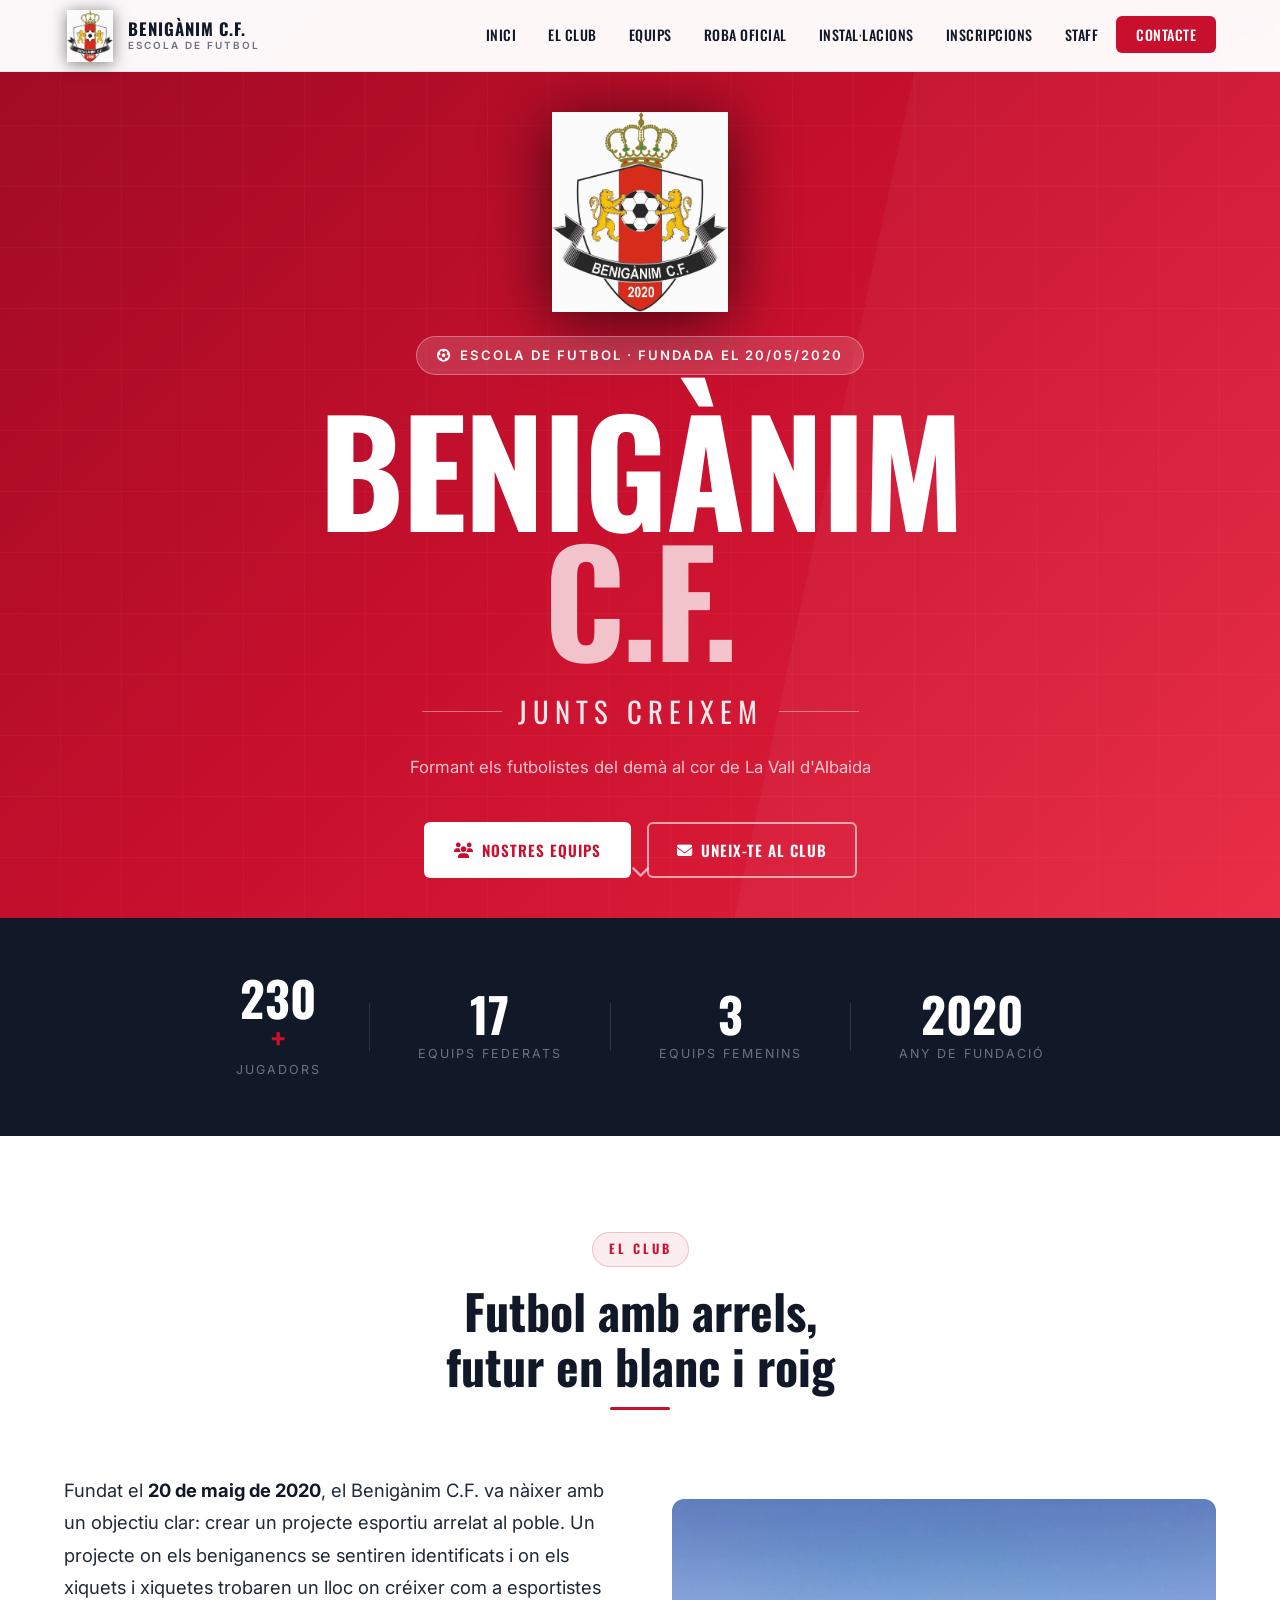
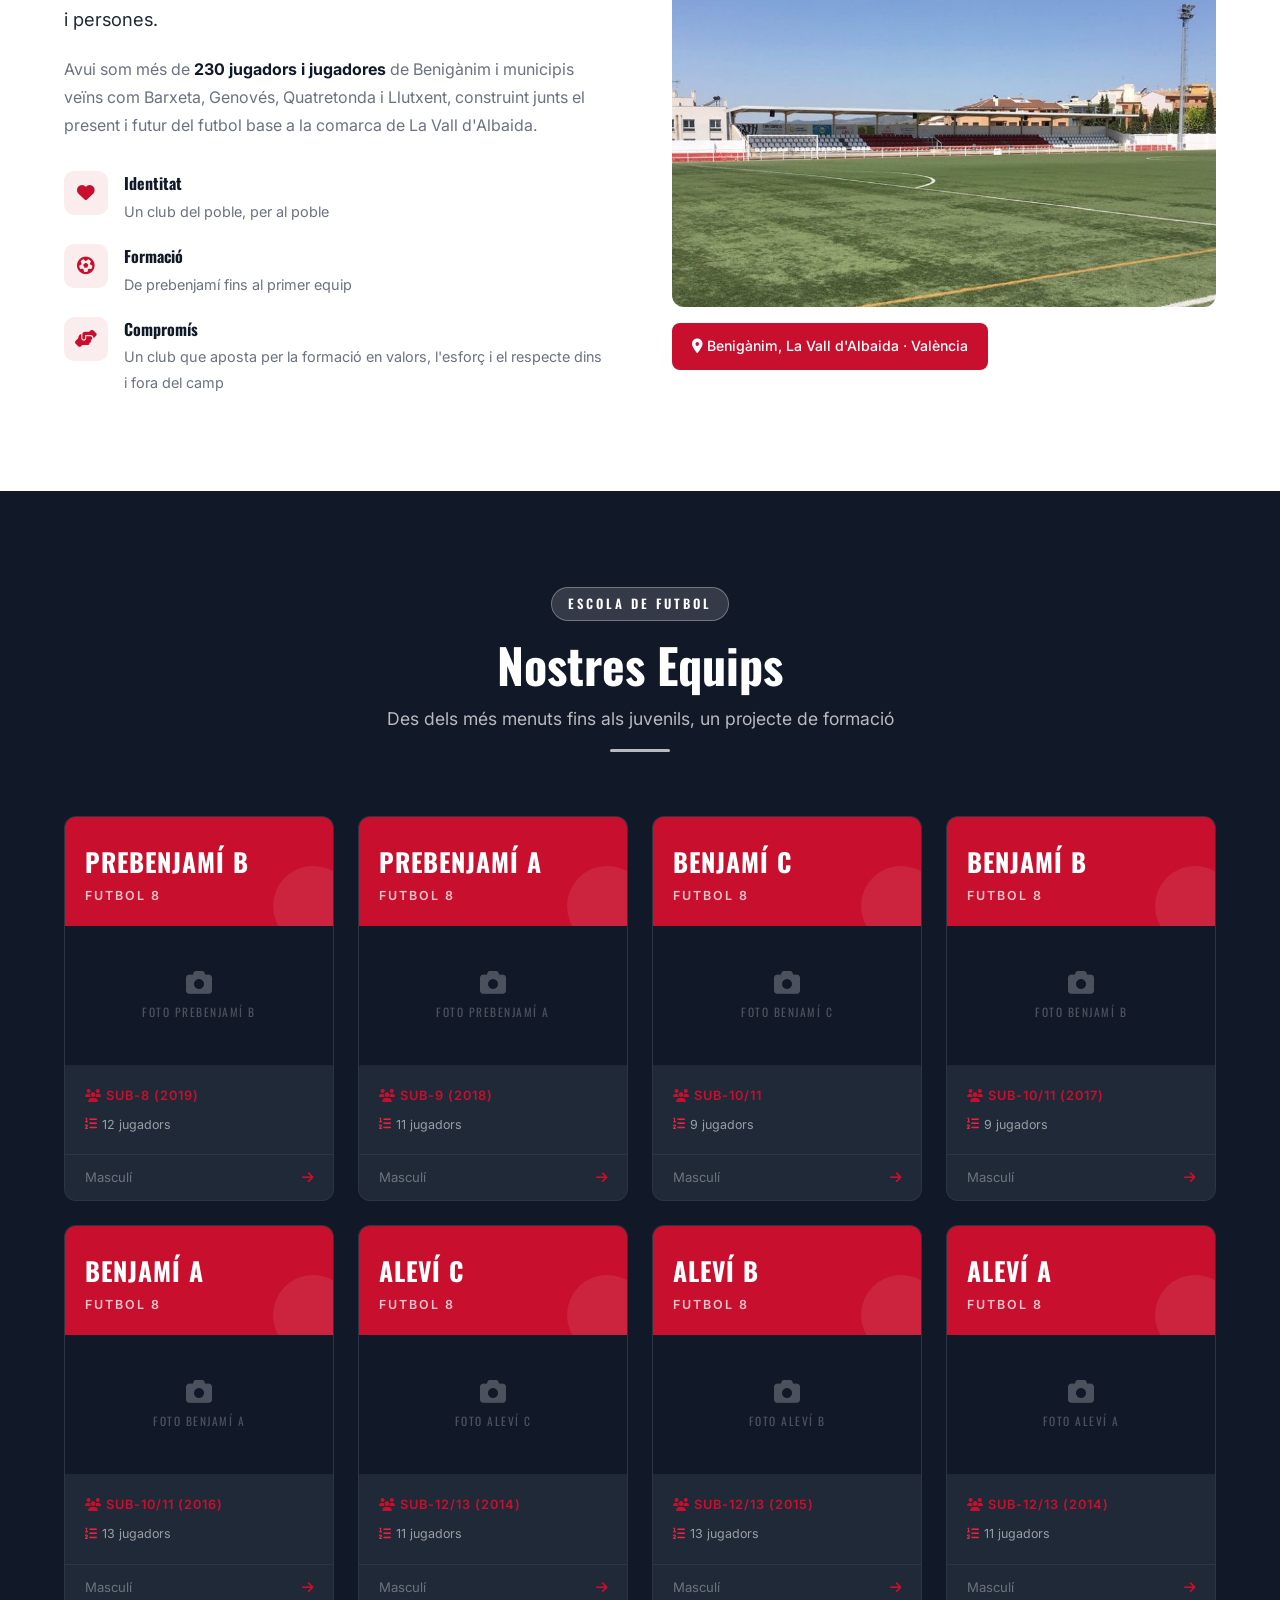
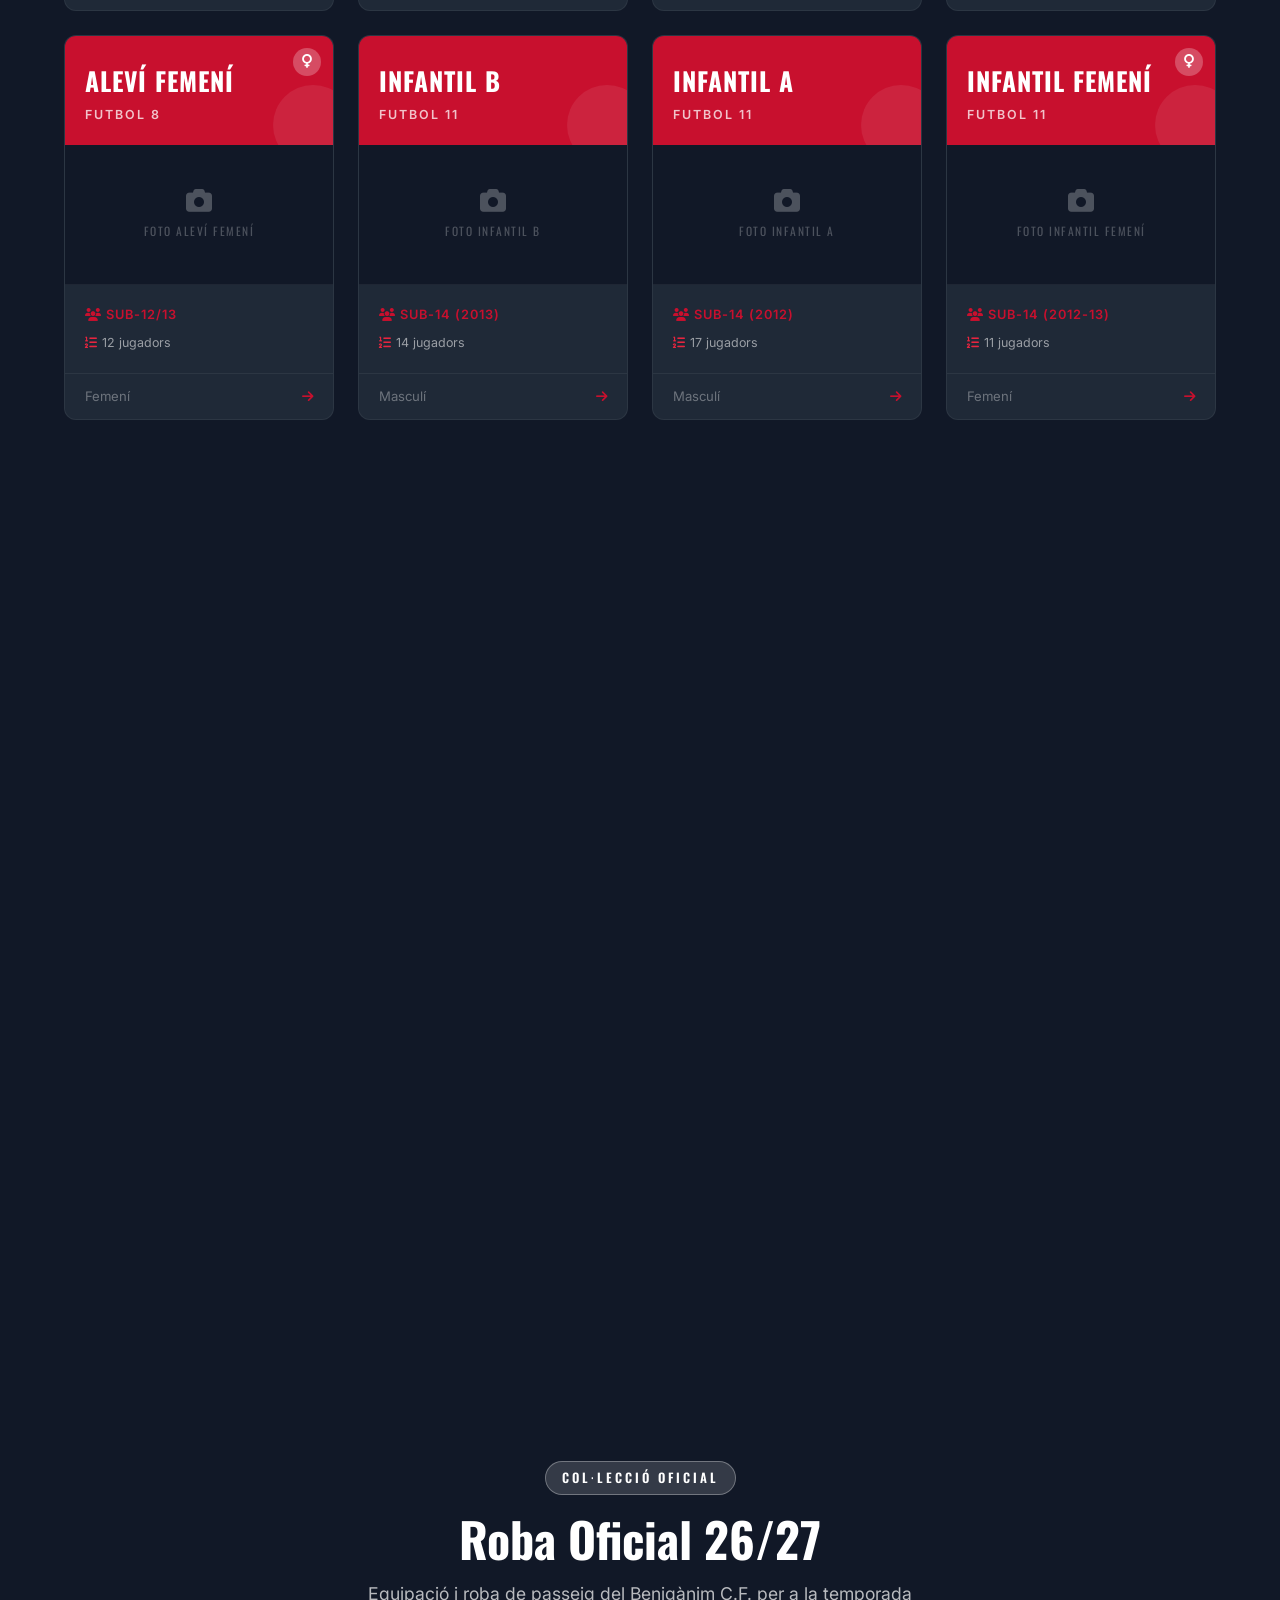
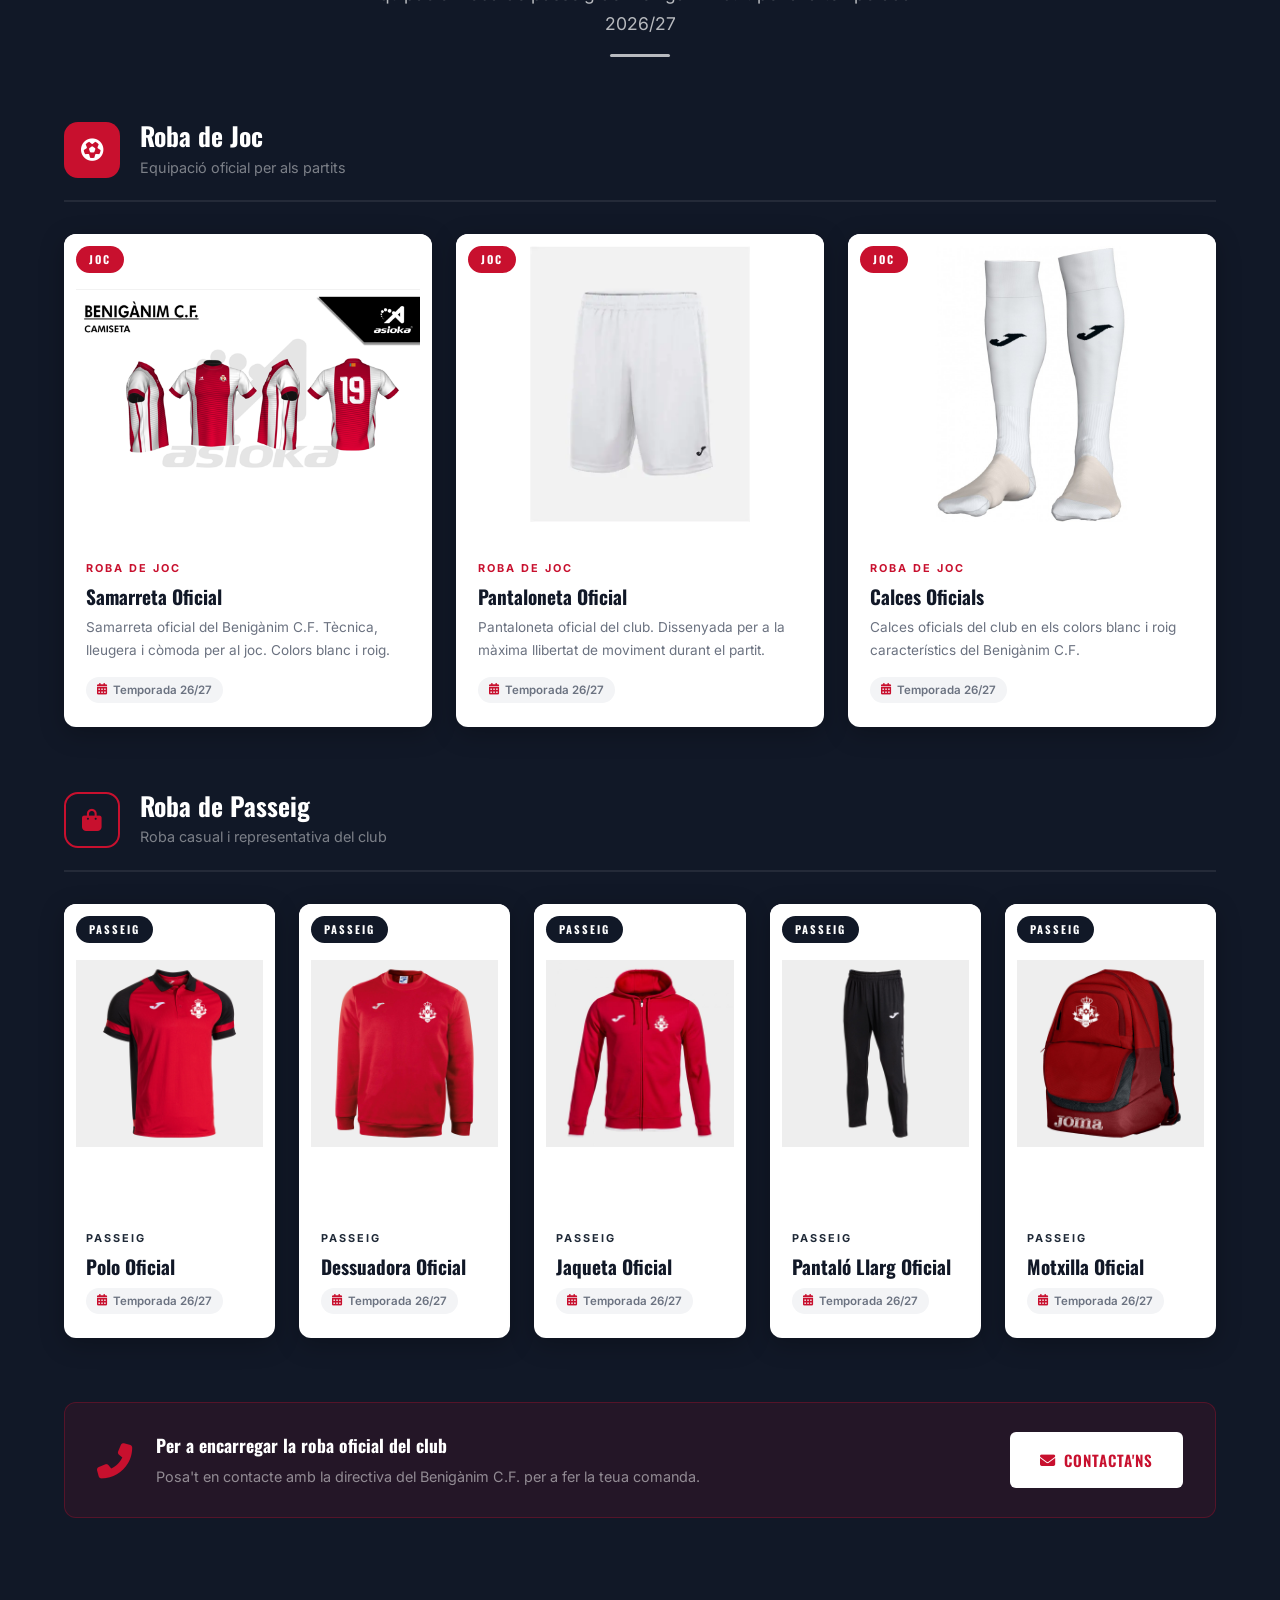
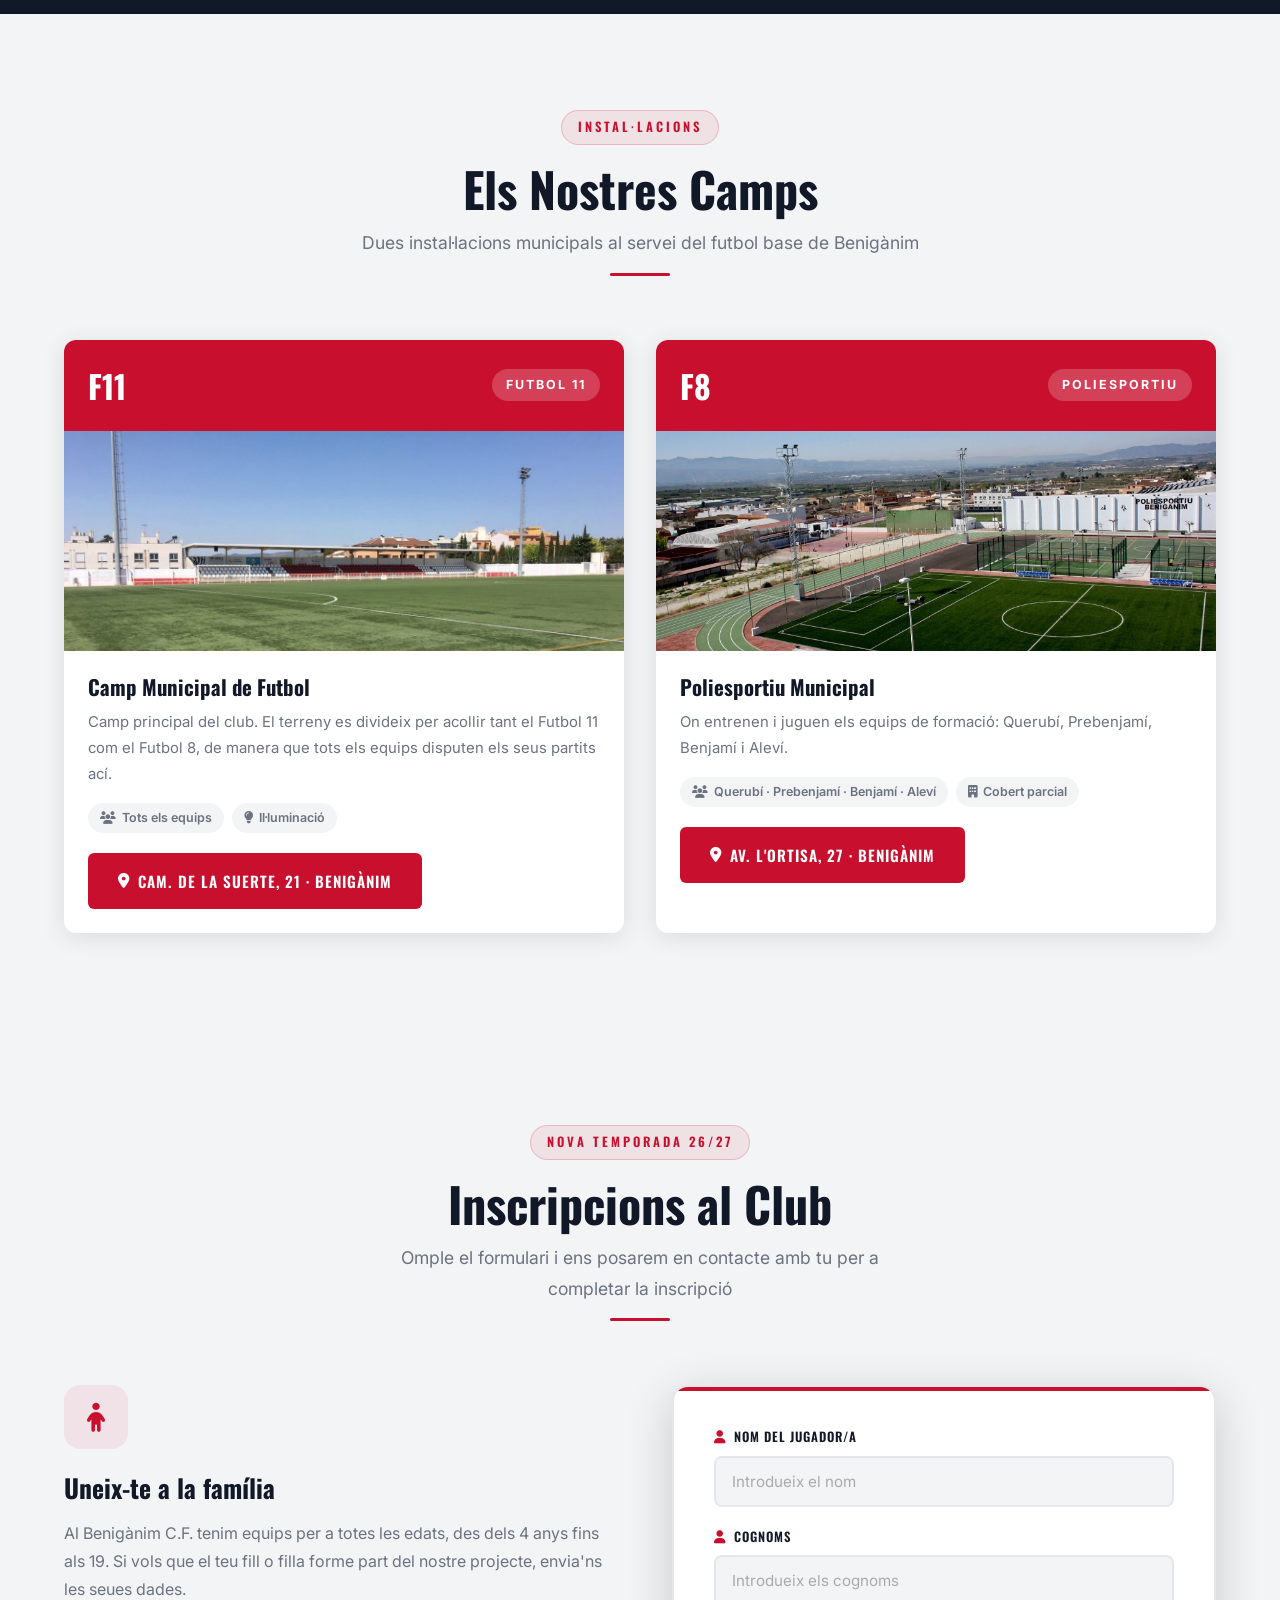
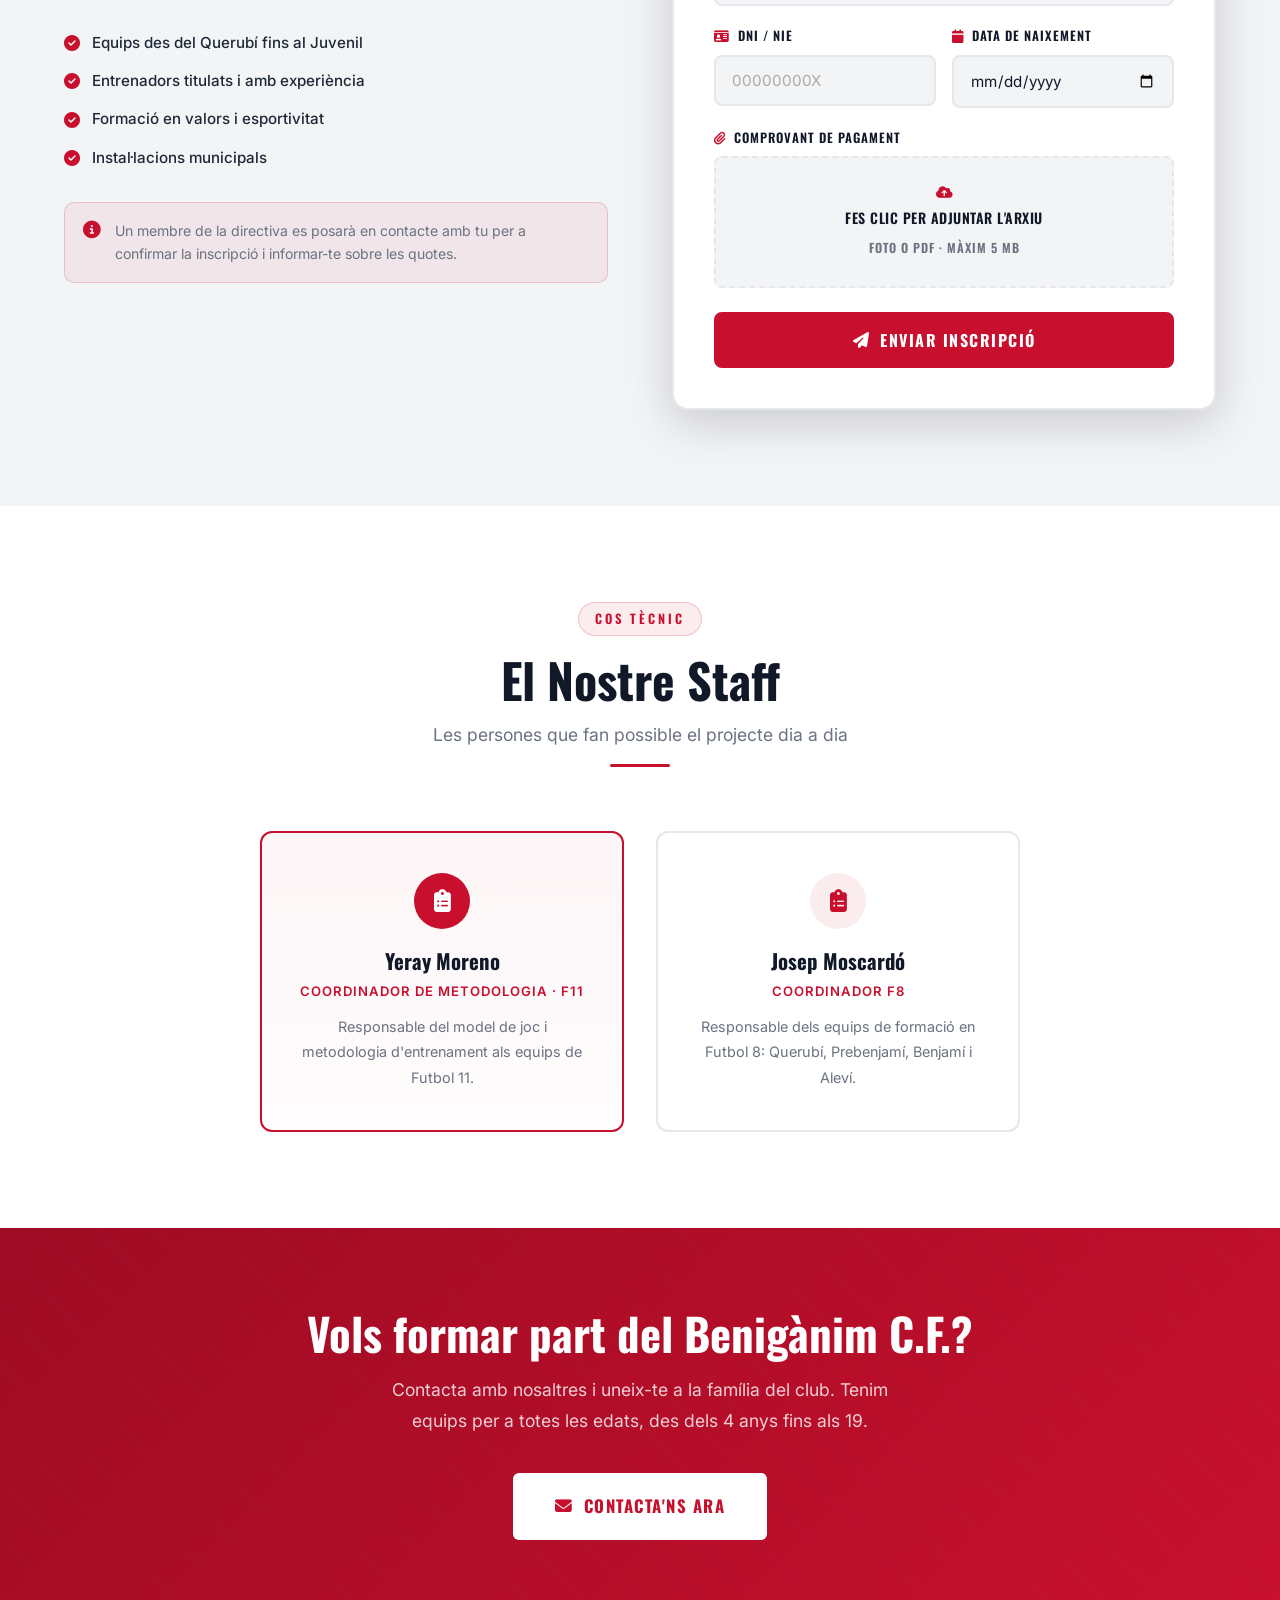
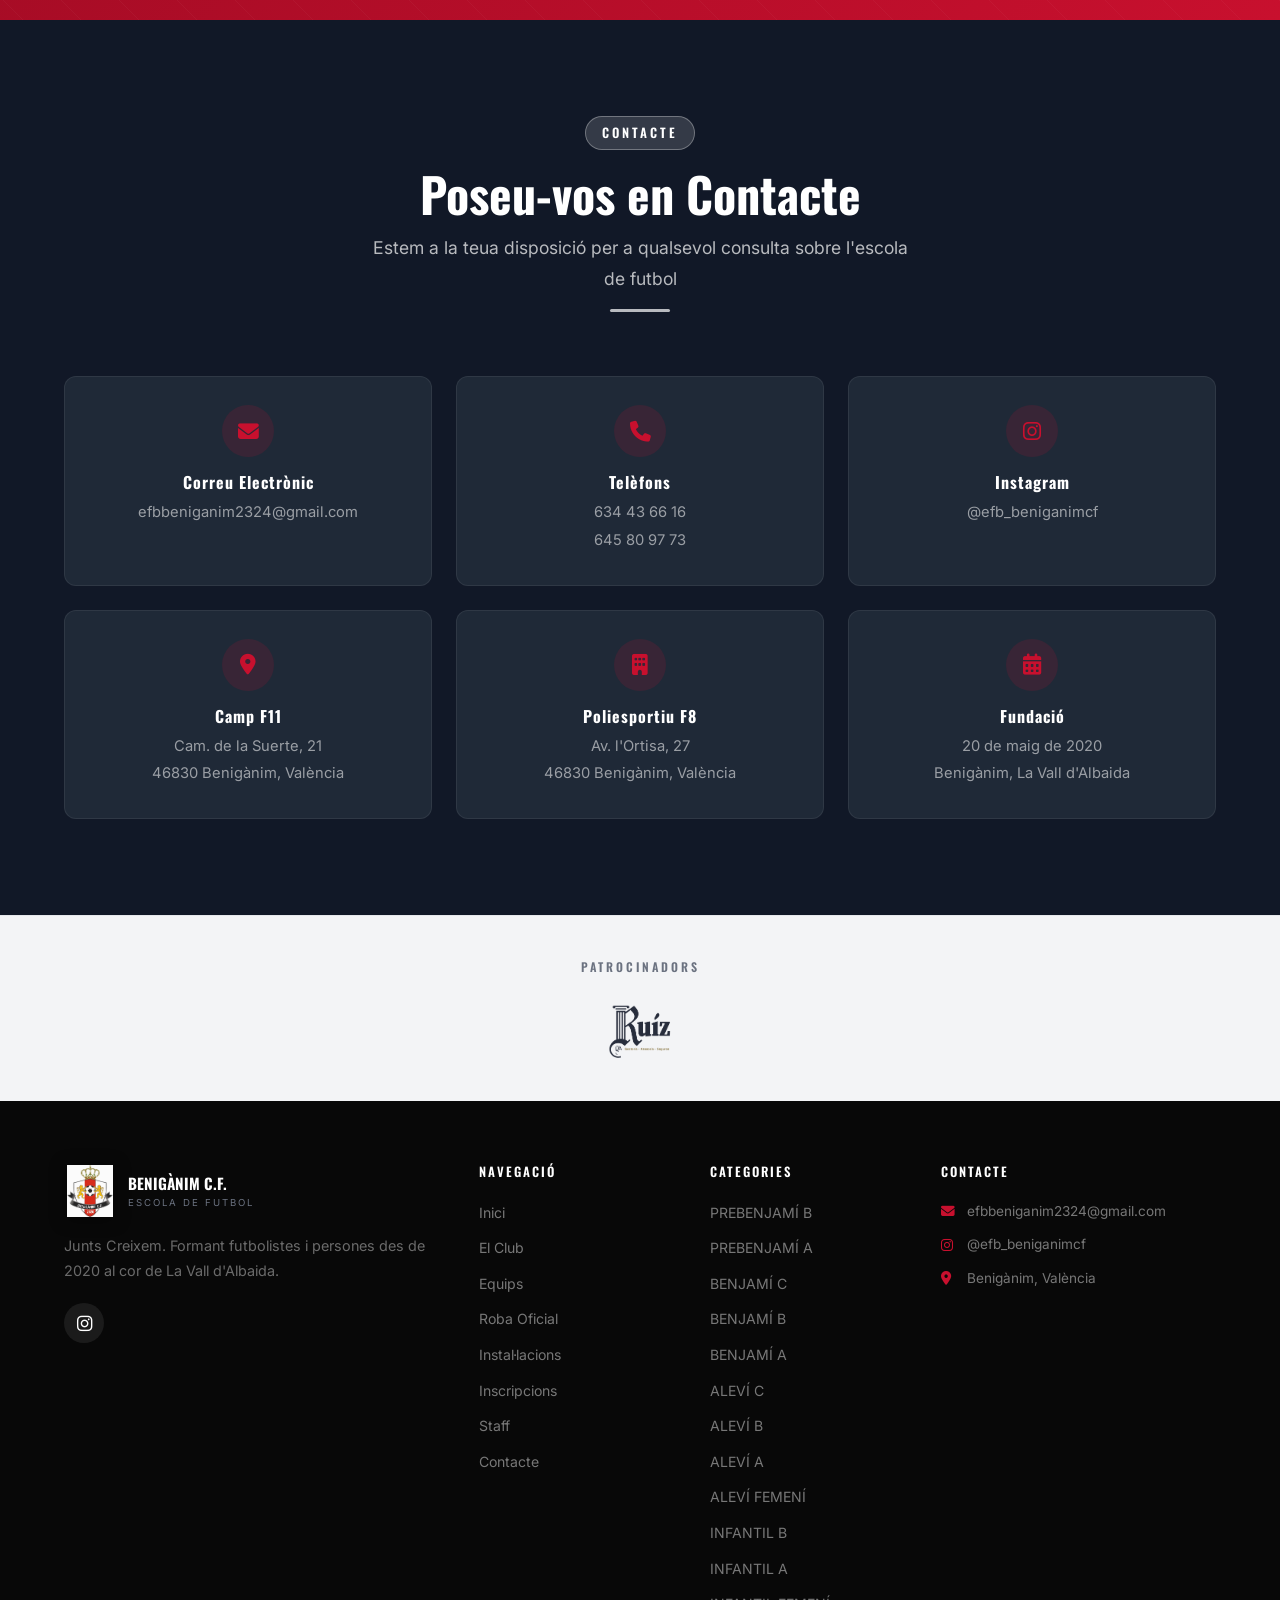
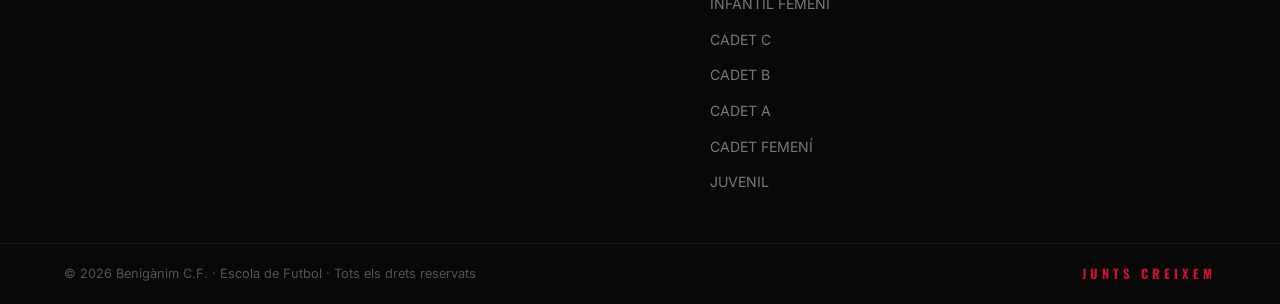
==== index.html @ 5c681f2e "Add files via upload" ====
<!DOCTYPE html>
<html lang="ca">
<head>
  <meta charset="UTF-8">
  <meta name="viewport" content="width=device-width, initial-scale=1.0">
  <title>Benigànim C.F. · Escola de Futbol</title>
  <meta name="description" content="Escola de Futbol Benigànim C.F. — Junts Creixem. Equips des del Querubí fins al Juvenil a Benigànim, València.">
  <link rel="preconnect" href="https://fonts.googleapis.com">
  <link rel="preconnect" href="https://fonts.gstatic.com" crossorigin>
  <link href="https://fonts.googleapis.com/css2?family=Oswald:wght@400;500;600;700&family=Inter:wght@300;400;500;600;700&display=swap" rel="stylesheet">
  <link rel="stylesheet" href="https://cdnjs.cloudflare.com/ajax/libs/font-awesome/6.5.0/css/all.min.css">
  <link rel="stylesheet" href="css/style.css">
</head>
<body>

  <!-- NAVBAR -->
  <nav class="navbar" id="navbar">
    <div class="nav-container">
      <a href="#inicio" class="nav-logo">
        <img src="assets/escut.jpg" alt="Escut Benigànim C.F." class="nav-escut">
        <div class="logo-text">
          <span class="logo-name">BENIGÀNIM C.F.</span>
          <span class="logo-sub">ESCOLA DE FUTBOL</span>
        </div>
      </a>
      <ul class="nav-links" id="navLinks">
        <li><a href="#inicio" class="nav-link">Inici</a></li>
        <li><a href="#club" class="nav-link">El Club</a></li>
        <li><a href="#equipos" class="nav-link">Equips</a></li>
        <li><a href="#roba" class="nav-link">Roba Oficial</a></li>
        <li><a href="#instalaciones" class="nav-link">Instal·lacions</a></li>
        <li><a href="#inscripcions" class="nav-link">Inscripcions</a></li>
        <li><a href="#staff" class="nav-link">Staff</a></li>
        <li><a href="#contacto" class="nav-link nav-cta">Contacte</a></li>
      </ul>
      <button class="hamburger" id="hamburger" aria-label="Menú">
        <span></span><span></span><span></span>
      </button>
    </div>
  </nav>

  <!-- HERO -->
  <section class="hero" id="inicio">
    <div class="hero-overlay"></div>
    <div class="hero-pattern"></div>
    <div class="hero-content">
      <img src="assets/escut.jpg" alt="Escut Benigànim C.F." class="hero-escut">
      <div class="hero-badge">
        <i class="fas fa-futbol"></i>
        Escola de Futbol · Fundada el 20/05/2020
      </div>
      <h1 class="hero-title">
        BENIGÀNIM<br>
        <span class="hero-cf">C.F.</span>
      </h1>
      <div class="hero-slogan-wrap">
        <span class="hero-line"></span>
        <p class="hero-slogan">JUNTS CREIXEM</p>
        <span class="hero-line"></span>
      </div>
      <p class="hero-subtitle">Formant els futbolistes del demà al cor de La Vall d'Albaida</p>
      <div class="hero-buttons">
        <a href="#equipos" class="btn btn-white">
          <i class="fas fa-users"></i> Nostres Equips
        </a>
        <a href="#contacto" class="btn btn-outline-white">
          <i class="fas fa-envelope"></i> Uneix-te al Club
        </a>
      </div>
    </div>
    <a href="#stats" class="hero-scroll">
      <i class="fas fa-chevron-down"></i>
    </a>
  </section>

  <!-- STATS BAR -->
  <section class="stats-bar" id="stats">
    <div class="stats-container">
      <div class="stat-item">
        <span class="stat-number" data-target="230">0</span>
        <span class="stat-suffix">+</span>
        <span class="stat-label">Jugadors</span>
      </div>
      <div class="stat-divider"></div>
      <div class="stat-item">
        <span class="stat-number" data-target="17">0</span>
        <span class="stat-label">Equips Federats</span>
      </div>
      <div class="stat-divider"></div>
      <div class="stat-item">
        <span class="stat-number" data-target="3">0</span>
<span class="stat-label">Equips Femenins</span>
      </div>
      <div class="stat-divider"></div>
      <div class="stat-item">
        <span class="stat-number" data-target="2020">0</span>
        <span class="stat-label">Any de Fundació</span>
      </div>
    </div>
  </section>

  <!-- ABOUT -->
  <section class="about section" id="club">
    <div class="container">
      <div class="section-header">
        <span class="section-tag">El Club</span>
        <h2>Futbol amb arrels,<br>futur en blanc i roig</h2>
      </div>
      <div class="about-grid">
        <div class="about-text reveal">
          <p class="lead">Fundat el <strong>20 de maig de 2020</strong>, el Benigànim C.F. va nàixer amb un objectiu clar: crear un projecte esportiu arrelat al poble. Un projecte on els beniganencs se sentiren identificats i on els xiquets i xiquetes trobaren un lloc on créixer com a esportistes i persones.</p>
          <p>Avui som més de <strong>230 jugadors i jugadores</strong> de Benigànim i municipis veïns com Barxeta, Genovés, Quatretonda i Llutxent, construint junts el present i futur del futbol base a la comarca de La Vall d'Albaida.</p>
          <div class="about-values">

            <div class="value-item">
              <div class="value-icon"><i class="fas fa-heart"></i></div>
              <div>
                <strong>Identitat</strong>
                <p>Un club del poble, per al poble</p>
              </div>
            </div>
            <div class="value-item">
              <div class="value-icon"><i class="fas fa-futbol"></i></div>
              <div>
                <strong>Formació</strong>
                <p>De prebenjamí fins al primer equip</p>
              </div>
            </div>
            <div class="value-item">
              <div class="value-icon"><i class="fas fa-hands-helping"></i></div>
              <div>
                <strong>Compromís</strong>
                <p>Un club que aposta per la formació en valors, l'esforç i el respecte dins i fora del camp</p>
              </div>
            </div>
          </div>
        </div>
        <div class="about-image reveal">
          <div class="about-image-box" id="aboutImageBox">
            <img src="assets/IMAGEN 1.JPG" alt="Benigànim C.F." class="about-img">
          </div>
          <div class="about-tag-box">
            <span><i class="fas fa-map-marker-alt"></i> Benigànim, La Vall d'Albaida · València</span>
          </div>
        </div>
      </div>
    </div>
  </section>

  <!-- TEAMS -->
  <section class="teams-section section" id="equipos">
    <div class="container">
      <div class="section-header light">
        <span class="section-tag tag-light">Escola de Futbol</span>
        <h2>Nostres Equips</h2>
        <p class="section-desc">Des dels més menuts fins als juvenils, un projecte de formació</p>
      </div>
      <div class="teams-grid" id="teamsGrid">
        <!-- Generado por JavaScript -->
      </div>
    </div>
  </section>

  <!-- ROBA OFICIAL -->
  <section class="tienda-section section" id="roba">
    <div class="container">
      <div class="section-header light">
        <span class="section-tag tag-light">Col·lecció Oficial</span>
        <h2>Roba Oficial 26/27</h2>
        <p class="section-desc">Equipació i roba de passeig del Benigànim C.F. per a la temporada 2026/27</p>
      </div>

      <!-- Roba de Joc -->
      <div class="tienda-categoria">
        <div class="tienda-cat-header">
          <div class="tienda-cat-icon"><i class="fas fa-futbol"></i></div>
          <div>
            <h3>Roba de Joc</h3>
            <p>Equipació oficial per als partits</p>
          </div>
        </div>
        <div class="tienda-grid">
          <div class="tienda-card">
            <div class="tienda-img-wrap tienda-img-wrap-contain">
              <img src="assets/CAMISETA JUGADOR.png" alt="Samarreta de Jugar" class="tienda-img tienda-img-contain">
              <div class="tienda-badge tienda-badge-joc">Joc</div>
            </div>
            <div class="tienda-card-body">
              <span class="tienda-cat-tag">Roba de Joc</span>
              <h4>Samarreta Oficial</h4>
              <p class="tienda-desc">Samarreta oficial del Benigànim C.F. Tècnica, lleugera i còmoda per al joc. Colors blanc i roig.</p>
              <div class="tienda-temporada"><i class="fas fa-calendar-alt"></i> Temporada 26/27</div>
            </div>
          </div>
          <div class="tienda-card">
            <div class="tienda-img-wrap tienda-img-wrap-contain">
              <img src="assets/PANTALONETA JUGAR.webp" alt="Pantaloneta de Jugar" class="tienda-img tienda-img-contain">
              <div class="tienda-badge tienda-badge-joc">Joc</div>
            </div>
            <div class="tienda-card-body">
              <span class="tienda-cat-tag">Roba de Joc</span>
              <h4>Pantaloneta Oficial</h4>
              <p class="tienda-desc">Pantaloneta oficial del club. Dissenyada per a la màxima llibertat de moviment durant el partit.</p>
              <div class="tienda-temporada"><i class="fas fa-calendar-alt"></i> Temporada 26/27</div>
            </div>
          </div>
          <div class="tienda-card">
            <div class="tienda-img-wrap tienda-img-wrap-contain">
              <img src="assets/CALCES.jpg" alt="Calces Oficials" class="tienda-img tienda-img-contain">
              <div class="tienda-badge tienda-badge-joc">Joc</div>
            </div>
            <div class="tienda-card-body">
              <span class="tienda-cat-tag">Roba de Joc</span>
              <h4>Calces Oficials</h4>
              <p class="tienda-desc">Calces oficials del club en els colors blanc i roig característics del Benigànim C.F.</p>
              <div class="tienda-temporada"><i class="fas fa-calendar-alt"></i> Temporada 26/27</div>
            </div>
          </div>
        </div>
      </div>

      <!-- Roba de Passeig -->
      <div class="tienda-categoria">
        <div class="tienda-cat-header">
          <div class="tienda-cat-icon tienda-cat-icon-passeig"><i class="fas fa-shopping-bag"></i></div>
          <div>
            <h3>Roba de Passeig</h3>
            <p>Roba casual i representativa del club</p>
          </div>
        </div>
        <div class="tienda-grid tienda-grid-5">
          <div class="tienda-card">
            <div class="tienda-img-wrap tienda-img-wrap-contain">
              <img src="assets/POLO.jpeg" alt="Polo Oficial" class="tienda-img tienda-img-contain">
              <div class="tienda-badge tienda-badge-passeig">Passeig</div>
            </div>
            <div class="tienda-card-body">
              <span class="tienda-cat-tag tienda-cat-tag-passeig">Passeig</span>
              <h4>Polo Oficial</h4>
              <div class="tienda-temporada"><i class="fas fa-calendar-alt"></i> Temporada 26/27</div>
            </div>
          </div>
          <div class="tienda-card">
            <div class="tienda-img-wrap tienda-img-wrap-contain">
              <img src="assets/SUDADERA.jpeg" alt="Dessuadora Oficial" class="tienda-img tienda-img-contain">
              <div class="tienda-badge tienda-badge-passeig">Passeig</div>
            </div>
            <div class="tienda-card-body">
              <span class="tienda-cat-tag tienda-cat-tag-passeig">Passeig</span>
              <h4>Dessuadora Oficial</h4>
              <div class="tienda-temporada"><i class="fas fa-calendar-alt"></i> Temporada 26/27</div>
            </div>
          </div>
          <div class="tienda-card">
            <div class="tienda-img-wrap tienda-img-wrap-contain">
              <img src="assets/CHAQUETA.jpeg" alt="Jaqueta Oficial" class="tienda-img tienda-img-contain">
              <div class="tienda-badge tienda-badge-passeig">Passeig</div>
            </div>
            <div class="tienda-card-body">
              <span class="tienda-cat-tag tienda-cat-tag-passeig">Passeig</span>
              <h4>Jaqueta Oficial</h4>
              <div class="tienda-temporada"><i class="fas fa-calendar-alt"></i> Temporada 26/27</div>
            </div>
          </div>
          <div class="tienda-card">
            <div class="tienda-img-wrap tienda-img-wrap-contain">
              <img src="assets/PANTALON LARGO.jpeg" alt="Pantaló Llarg Oficial" class="tienda-img tienda-img-contain">
              <div class="tienda-badge tienda-badge-passeig">Passeig</div>
            </div>
            <div class="tienda-card-body">
              <span class="tienda-cat-tag tienda-cat-tag-passeig">Passeig</span>
              <h4>Pantaló Llarg Oficial</h4>
              <div class="tienda-temporada"><i class="fas fa-calendar-alt"></i> Temporada 26/27</div>
            </div>
          </div>
          <div class="tienda-card">
            <div class="tienda-img-wrap tienda-img-wrap-contain">
              <img src="assets/MOCHILA.jpeg" alt="Motxilla Oficial" class="tienda-img tienda-img-contain">
              <div class="tienda-badge tienda-badge-passeig">Passeig</div>
            </div>
            <div class="tienda-card-body">
              <span class="tienda-cat-tag tienda-cat-tag-passeig">Passeig</span>
              <h4>Motxilla Oficial</h4>
              <div class="tienda-temporada"><i class="fas fa-calendar-alt"></i> Temporada 26/27</div>
            </div>
          </div>
        </div>
      </div>

      <!-- CTA Contacte -->
      <div class="tienda-cta">
        <i class="fas fa-phone-alt"></i>
        <div>
          <strong>Per a encarregar la roba oficial del club</strong>
          <p>Posa't en contacte amb la directiva del Benigànim C.F. per a fer la teua comanda.</p>
        </div>
        <a href="#contacto" class="btn btn-white">
          <i class="fas fa-envelope"></i> Contacta'ns
        </a>
      </div>
    </div>
  </section>

  <!-- FACILITIES -->
  <section class="facilities section" id="instalaciones">
    <div class="container">
      <div class="section-header">
        <span class="section-tag">Instal·lacions</span>
        <h2>Els Nostres Camps</h2>
        <p class="section-desc">Dues instal·lacions municipals al servei del futbol base de Benigànim</p>
      </div>
      <div class="facilities-grid">
        <div class="facility-card reveal">
          <div class="facility-header">
            <div class="facility-number">F11</div>
            <div class="facility-badge">Futbol 11</div>
          </div>
          <div class="facility-image-wrap">
            <img src="assets/IMAGEN 1.JPG" alt="Camp de Futbol 11" class="facility-img">
          </div>
          <div class="facility-body">
            <h3>Camp Municipal de Futbol</h3>
            <p>Camp principal del club. El terreny es divideix per acollir tant el Futbol 11 com el Futbol 8, de manera que tots els equips disputen els seus partits ací.</p>
            <div class="facility-tags">
              <span class="ftag"><i class="fas fa-users"></i> Tots els equips</span>
              <span class="ftag"><i class="fas fa-lightbulb"></i> Il·luminació</span>
            </div>
            <a class="btn btn-red" href="https://www.google.com/maps/search/Cam.+de+la+Suerte+21+46830+Benigànim+Valencia" target="_blank" rel="noopener">
              <i class="fas fa-map-marker-alt"></i>
              Cam. de la Suerte, 21 · Benigànim
            </a>
          </div>
        </div>

        <div class="facility-card reveal">
          <div class="facility-header">
            <div class="facility-number">F8</div>
            <div class="facility-badge">Poliesportiu</div>
          </div>
          <div class="facility-image-wrap">
            <img src="assets/IMAGEN 2.jpg" alt="Poliesportiu Municipal F8" class="facility-img">
          </div>
          <div class="facility-body">
            <h3>Poliesportiu Municipal</h3>
            <p>On entrenen i juguen els equips de formació: Querubí, Prebenjamí, Benjamí i Aleví.</p>
            <div class="facility-tags">
              <span class="ftag"><i class="fas fa-users"></i> Querubí · Prebenjamí · Benjamí · Aleví</span>
              <span class="ftag"><i class="fas fa-building"></i> Cobert parcial</span>
            </div>
            <a class="btn btn-red" href="https://www.google.com/maps/search/Av.+l'Ortisa+27+46830+Benigànim+Valencia" target="_blank" rel="noopener">
              <i class="fas fa-map-marker-alt"></i>
              Av. l'Ortisa, 27 · Benigànim
            </a>
          </div>
        </div>
      </div>
    </div>
  </section>

  <!-- INSCRIPCIONS -->
  <section class="inscripcions-section section" id="inscripcions">
    <div class="container">
      <div class="section-header">
        <span class="section-tag">Nova Temporada 26/27</span>
        <h2>Inscripcions al Club</h2>
        <p class="section-desc">Omple el formulari i ens posarem en contacte amb tu per a completar la inscripció</p>
      </div>
      <div class="inscripcions-layout">
        <div class="inscripcions-info reveal">
          <div class="inscripcions-icon"><i class="fas fa-child"></i></div>
          <h3>Uneix-te a la família</h3>
          <p>Al Benigànim C.F. tenim equips per a totes les edats, des dels 4 anys fins als 19. Si vols que el teu fill o filla forme part del nostre projecte, envia'ns les seues dades.</p>
          <ul class="inscripcions-list">
            <li><i class="fas fa-check-circle"></i> Equips des del Querubí fins al Juvenil</li>
            <li><i class="fas fa-check-circle"></i> Entrenadors titulats i amb experiència</li>
            <li><i class="fas fa-check-circle"></i> Formació en valors i esportivitat</li>
            <li><i class="fas fa-check-circle"></i> Instal·lacions municipals</li>
          </ul>
          <div class="inscripcions-note">
            <i class="fas fa-info-circle"></i>
            <p>Un membre de la directiva es posarà en contacte amb tu per a confirmar la inscripció i informar-te sobre les quotes.</p>
          </div>
        </div>
        <div class="inscripcions-form-wrap reveal">
          <form name="inscripcio" method="POST" data-netlify="true" netlify-honeypot="bot-field" class="inscripcio-form">
            <input type="hidden" name="form-name" value="inscripcio">
            <p style="display:none"><label>No ompliu: <input name="bot-field"></label></p>

            <div class="form-group">
              <label for="nom"><i class="fas fa-user"></i> Nom del Jugador/a</label>
              <input type="text" id="nom" name="nom" placeholder="Introdueix el nom" required>
            </div>

            <div class="form-group">
              <label for="cognoms"><i class="fas fa-user"></i> Cognoms</label>
              <input type="text" id="cognoms" name="cognoms" placeholder="Introdueix els cognoms" required>
            </div>

            <div class="form-row-2">
              <div class="form-group">
                <label for="dni"><i class="fas fa-id-card"></i> DNI / NIE</label>
                <input type="text" id="dni" name="dni" placeholder="00000000X" required>
              </div>
              <div class="form-group">
                <label for="data_naixement"><i class="fas fa-calendar"></i> Data de Naixement</label>
                <input type="date" id="data_naixement" name="data_naixement" required>
              </div>
            </div>

            <div class="form-group">
              <label for="comprovant"><i class="fas fa-paperclip"></i> Comprovant de Pagament</label>
              <label for="comprovant" class="file-upload-area" id="fileLabel">
                <i class="fas fa-cloud-upload-alt"></i>
                <span class="file-upload-text">Fes clic per adjuntar l'arxiu</span>
                <span class="file-upload-hint">Foto o PDF · Màxim 5 MB</span>
              </label>
              <input type="file" id="comprovant" name="comprovant" accept="image/*,.pdf" required style="display:none">
            </div>

            <button type="submit" class="inscripcio-btn">
              <i class="fas fa-paper-plane"></i> Enviar Inscripció
            </button>
          </form>
        </div>
      </div>
    </div>
  </section>

  <!-- STAFF -->
  <section class="staff-section section" id="staff">
    <div class="container">
      <div class="section-header">
        <span class="section-tag">Cos Tècnic</span>
        <h2>El Nostre Staff</h2>
        <p class="section-desc">Les persones que fan possible el projecte dia a dia</p>
      </div>
      <div class="staff-grid staff-grid-2">
        <div class="staff-card staff-featured reveal">
          <div class="staff-info">
            <div class="staff-icon"><i class="fas fa-clipboard-list"></i></div>
            <h3>Yeray Moreno</h3>
            <span class="staff-role">Coordinador de Metodologia · F11</span>
            <p class="staff-desc">Responsable del model de joc i metodologia d'entrenament als equips de Futbol 11.</p>
          </div>
        </div>
        <div class="staff-card reveal">
          <div class="staff-info">
            <div class="staff-icon"><i class="fas fa-clipboard-list"></i></div>
            <h3>Josep Moscardó</h3>
            <span class="staff-role">Coordinador F8</span>
            <p class="staff-desc">Responsable dels equips de formació en Futbol 8: Querubí, Prebenjamí, Benjamí i Aleví.</p>
          </div>
        </div>
      </div>
    </div>
  </section>

  <!-- JOIN CTA -->
  <section class="join-cta">
    <div class="join-overlay"></div>
    <div class="container join-content">
      <h2>Vols formar part del Benigànim C.F.?</h2>
      <p>Contacta amb nosaltres i uneix-te a la família del club. Tenim equips per a totes les edats, des dels 4 anys fins als 19.</p>
      <a href="#contacto" class="btn btn-white-lg">
        <i class="fas fa-envelope"></i> Contacta'ns ara
      </a>
    </div>
  </section>

  <!-- CONTACT -->
  <section class="contact-section section" id="contacto">
    <div class="container">
      <div class="section-header light">
        <span class="section-tag tag-light">Contacte</span>
        <h2>Poseu-vos en Contacte</h2>
        <p class="section-desc">Estem a la teua disposició per a qualsevol consulta sobre l'escola de futbol</p>
      </div>
      <div class="contact-grid">
        <div class="contact-card reveal">
          <div class="contact-icon"><i class="fas fa-envelope"></i></div>
          <h4>Correu Electrònic</h4>
          <a href="mailto:efbbeniganim2324@gmail.com">efbbeniganim2324@gmail.com</a>
        </div>
        <div class="contact-card reveal">
          <div class="contact-icon"><i class="fas fa-phone"></i></div>
          <h4>Telèfons</h4>
          <a href="tel:634436616">634 43 66 16</a>
          <a href="tel:645809773">645 80 97 73</a>
        </div>
        <div class="contact-card reveal">
          <div class="contact-icon"><i class="fab fa-instagram"></i></div>
          <h4>Instagram</h4>
          <a href="https://www.instagram.com/efb_beniganimcf/" target="_blank" rel="noopener">@efb_beniganimcf</a>
        </div>
        <div class="contact-card reveal">
          <div class="contact-icon"><i class="fas fa-map-marker-alt"></i></div>
          <h4>Camp F11</h4>
          <span>Cam. de la Suerte, 21</span>
          <span>46830 Benigànim, València</span>
        </div>
        <div class="contact-card reveal">
          <div class="contact-icon"><i class="fas fa-building"></i></div>
          <h4>Poliesportiu F8</h4>
          <span>Av. l'Ortisa, 27</span>
          <span>46830 Benigànim, València</span>
        </div>
        <div class="contact-card reveal">
          <div class="contact-icon"><i class="fas fa-calendar-alt"></i></div>
          <h4>Fundació</h4>
          <span>20 de maig de 2020</span>
          <span>Benigànim, La Vall d'Albaida</span>
        </div>
      </div>
    </div>
  </section>

  <!-- PATROCINADORS -->
  <section class="sponsors-section">
    <div class="container">
      <p class="sponsors-title">PATROCINADORS</p>
      <div class="sponsors-grid">
        <div class="sponsor-item">
          <img src="assets/logo-ruiz.png" alt="Gestoria Ruiz">
        </div>
      </div>
    </div>
  </section>

  <!-- FOOTER -->
  <footer class="footer">
    <div class="footer-top">
      <div class="container footer-grid">
        <div class="footer-brand">
          <div class="footer-logo">
            <img src="assets/escut.jpg" alt="Escut" class="footer-escut">
            <div>
              <span class="footer-name">BENIGÀNIM C.F.</span>
              <span class="footer-sub">ESCOLA DE FUTBOL</span>
            </div>
          </div>
          <p>Junts Creixem. Formant futbolistes i persones des de 2020 al cor de La Vall d'Albaida.</p>
          <a href="https://www.instagram.com/efb_beniganimcf/" target="_blank" rel="noopener" class="footer-social">
            <i class="fab fa-instagram"></i>
          </a>
        </div>
        <div class="footer-links">
          <h5>Navegació</h5>
          <ul>
            <li><a href="#inicio">Inici</a></li>
            <li><a href="#club">El Club</a></li>
            <li><a href="#equipos">Equips</a></li>
            <li><a href="#roba">Roba Oficial</a></li>
            <li><a href="#instalaciones">Instal·lacions</a></li>
            <li><a href="#inscripcions">Inscripcions</a></li>
            <li><a href="#staff">Staff</a></li>
            <li><a href="#contacto">Contacte</a></li>
          </ul>
        </div>
        <div class="footer-links">
          <h5>Categories</h5>
          <ul id="footerTeams">
            <!-- Filled by JS -->
          </ul>
        </div>
        <div class="footer-contact">
          <h5>Contacte</h5>
          <p><i class="fas fa-envelope"></i> efbbeniganim2324@gmail.com</p>
          <p><i class="fab fa-instagram"></i> @efb_beniganimcf</p>
          <p><i class="fas fa-map-marker-alt"></i> Benigànim, València</p>
        </div>
      </div>
    </div>
    <div class="footer-bottom">
      <div class="container">
        <span>© 2026 Benigànim C.F. · Escola de Futbol · Tots els drets reservats</span>
        <span class="footer-slogan">JUNTS CREIXEM</span>
      </div>
    </div>
  </footer>

  <!-- TEAM MODAL -->
  <div class="modal-overlay" id="modalOverlay">
    <div class="modal-box" id="modalBox">
      <button class="modal-close" id="modalClose"><i class="fas fa-times"></i></button>
      <div class="modal-header" id="modalHeader"></div>
      <div class="modal-body" id="modalBody"></div>
    </div>
  </div>

  <script src="js/main.js"></script>
</body>
</html>
---- css/style.css ----
/* ============================================================
   BENIGÀNIM C.F. — ESCOLA DE FUTBOL
   Disseny: Blanc i Roig · JUNTS CREIXEM
   ============================================================ */

:root {
  --red:        #C8102E;
  --red-dark:   #9E0B23;
  --red-light:  #E8253F;
  --white:      #FFFFFF;
  --black:      #0A0A0A;
  --dark:       #111827;
  --dark2:      #1F2937;
  --gray:       #6B7280;
  --gray-light: #F3F4F6;
  --gray-mid:   #E5E7EB;
  --font-head:  'Oswald', sans-serif;
  --font-body:  'Inter', sans-serif;
  --radius:     12px;
  --shadow:     0 4px 24px rgba(0,0,0,0.10);
  --shadow-lg:  0 12px 48px rgba(0,0,0,0.18);
  --nav-h:      72px;
  --transition: all 0.3s ease;
}

/* ── RESET & BASE ── */
*, *::before, *::after { box-sizing: border-box; margin: 0; padding: 0; }
html { scroll-behavior: smooth; font-size: 16px; }
body {
  font-family: var(--font-body);
  color: var(--dark);
  background: var(--white);
  overflow-x: hidden;
  line-height: 1.6;
}
img { max-width: 100%; height: auto; display: block; }
a { text-decoration: none; color: inherit; }
ul { list-style: none; }

/* ── TYPOGRAPHY ── */
h1, h2, h3, h4, h5 { font-family: var(--font-head); font-weight: 700; line-height: 1.15; }
h2 { font-size: clamp(2rem, 4vw, 3rem); }
h3 { font-size: 1.4rem; }
p { color: var(--gray); line-height: 1.75; }

/* ── CONTAINER ── */
.container { max-width: 1200px; margin: 0 auto; padding: 0 24px; }

/* ── SECTION COMMON ── */
.section { padding: 96px 0; }

.section-header { text-align: center; margin-bottom: 64px; }
.section-header.light h2 { color: var(--white); }
.section-header.light p  { color: rgba(255,255,255,0.7); }

.section-tag {
  display: inline-block;
  font-family: var(--font-head);
  font-size: 0.8rem;
  font-weight: 600;
  letter-spacing: 3px;
  text-transform: uppercase;
  color: var(--red);
  background: rgba(200,16,46,0.08);
  border: 1px solid rgba(200,16,46,0.2);
  padding: 6px 16px;
  border-radius: 100px;
  margin-bottom: 16px;
}
.tag-light {
  color: var(--white);
  background: rgba(255,255,255,0.15);
  border-color: rgba(255,255,255,0.3);
}
.section-desc { font-size: 1.1rem; margin-top: 12px; max-width: 560px; margin-left: auto; margin-right: auto; }

/* ── BUTTONS ── */
.btn {
  display: inline-flex;
  align-items: center;
  gap: 8px;
  font-family: var(--font-head);
  font-size: 0.95rem;
  font-weight: 600;
  letter-spacing: 1px;
  text-transform: uppercase;
  padding: 14px 28px;
  border-radius: 6px;
  cursor: pointer;
  border: 2px solid transparent;
  transition: var(--transition);
}
.btn-white   { background: var(--white); color: var(--red); }
.btn-white:hover { background: var(--gray-light); transform: translateY(-2px); box-shadow: var(--shadow); }
.btn-outline-white { background: transparent; color: var(--white); border-color: rgba(255,255,255,0.6); }
.btn-outline-white:hover { background: rgba(255,255,255,0.12); border-color: var(--white); transform: translateY(-2px); }
.btn-red { background: var(--red); color: var(--white); }
.btn-red:hover { background: var(--red-dark); transform: translateY(-2px); box-shadow: 0 6px 20px rgba(200,16,46,0.35); }
.btn-white-lg {
  display: inline-flex; align-items: center; gap: 10px;
  font-family: var(--font-head); font-size: 1.05rem; font-weight: 700;
  letter-spacing: 1.5px; text-transform: uppercase;
  padding: 18px 40px; border-radius: 6px;
  background: var(--white); color: var(--red);
  transition: var(--transition);
}
.btn-white-lg:hover { transform: translateY(-3px); box-shadow: 0 8px 32px rgba(0,0,0,0.25); }

/* ============================================================
   NAVBAR
   ============================================================ */
.navbar {
  position: fixed; top: 0; left: 0; width: 100%; z-index: 1000;
  height: var(--nav-h);
  background: rgba(255,255,255,0.97);
  backdrop-filter: blur(12px);
  border-bottom: 1px solid var(--gray-mid);
  transition: var(--transition);
}
.navbar.scrolled { box-shadow: 0 2px 20px rgba(0,0,0,0.12); }
.nav-container {
  max-width: 1200px; margin: 0 auto; padding: 0 24px;
  height: 100%; display: flex; align-items: center; justify-content: space-between;
}
.nav-logo { display: flex; align-items: center; gap: 12px; }
.logo-shield {
  width: 44px; height: 44px;
  background: var(--red);
  clip-path: polygon(50% 0%, 100% 20%, 100% 70%, 50% 100%, 0% 70%, 0% 20%);
  display: flex; align-items: center; justify-content: center;
  flex-shrink: 0;
}
.logo-shield span { font-family: var(--font-head); font-size: 1.3rem; font-weight: 700; color: var(--white); }
.logo-text { display: flex; flex-direction: column; line-height: 1.2; }
.logo-name { font-family: var(--font-head); font-size: 1.05rem; font-weight: 700; color: var(--dark); letter-spacing: 1px; }
.logo-sub  { font-size: 0.62rem; font-weight: 600; letter-spacing: 2px; text-transform: uppercase; color: var(--gray); }

.nav-links { display: flex; align-items: center; gap: 4px; }
.nav-link {
  font-family: var(--font-head); font-size: 0.88rem; font-weight: 500;
  letter-spacing: 0.5px; text-transform: uppercase;
  color: var(--dark); padding: 8px 14px; border-radius: 6px;
  transition: var(--transition);
}
.nav-link:hover { color: var(--red); background: rgba(200,16,46,0.06); }
.nav-cta {
  background: var(--red); color: var(--white) !important;
  padding: 8px 20px; border-radius: 6px;
}
.nav-cta:hover { background: var(--red-dark); }

.hamburger {
  display: none; flex-direction: column; gap: 5px;
  background: none; border: none; cursor: pointer; padding: 8px;
}
.hamburger span {
  display: block; width: 24px; height: 2px;
  background: var(--dark); border-radius: 2px;
  transition: var(--transition);
}
.hamburger.active span:nth-child(1) { transform: translateY(7px) rotate(45deg); }
.hamburger.active span:nth-child(2) { opacity: 0; }
.hamburger.active span:nth-child(3) { transform: translateY(-7px) rotate(-45deg); }

/* ============================================================
   HERO
   ============================================================ */
.hero {
  position: relative; min-height: 100vh;
  background: var(--red);
  display: flex; align-items: center; justify-content: center;
  overflow: hidden; padding-top: var(--nav-h);
}
.hero-overlay {
  position: absolute; inset: 0;
  background: linear-gradient(135deg, var(--red-dark) 0%, var(--red) 50%, var(--red-light) 100%);
  z-index: 1;
}
.hero-pattern {
  position: absolute; inset: 0; z-index: 2;
  opacity: 0.06;
  background-image:
    repeating-linear-gradient(0deg, transparent, transparent 60px, rgba(255,255,255,0.5) 60px, rgba(255,255,255,0.5) 61px),
    repeating-linear-gradient(90deg, transparent, transparent 60px, rgba(255,255,255,0.5) 60px, rgba(255,255,255,0.5) 61px);
}
/* Diagonal white shape */
.hero::after {
  content: '';
  position: absolute; top: 0; right: -15%;
  width: 50%; height: 100%;
  background: rgba(255,255,255,0.04);
  transform: skewX(-12deg);
  z-index: 2;
}
.hero-content {
  position: relative; z-index: 3;
  text-align: center; color: var(--white);
  padding: 40px 24px;
  max-width: 800px;
}
.hero-badge {
  display: inline-flex; align-items: center; gap: 8px;
  font-size: 0.82rem; font-weight: 600; letter-spacing: 2px; text-transform: uppercase;
  background: rgba(255,255,255,0.15);
  border: 1px solid rgba(255,255,255,0.3);
  padding: 8px 20px; border-radius: 100px;
  margin-bottom: 28px;
  animation: fadeUp 0.8s ease both;
}
.hero-title {
  font-size: clamp(4rem, 12vw, 9rem);
  font-weight: 700; letter-spacing: -2px;
  line-height: 0.9;
  animation: fadeUp 0.8s 0.15s ease both;
}
.hero-cf { color: rgba(255,255,255,0.75); }
.hero-slogan-wrap {
  display: flex; align-items: center; gap: 16px;
  justify-content: center; margin: 24px 0 16px;
  animation: fadeUp 0.8s 0.3s ease both;
}
.hero-line { flex: 1; max-width: 80px; height: 1px; background: rgba(255,255,255,0.4); }
.hero-slogan {
  font-family: var(--font-head); font-size: clamp(1.2rem, 3vw, 1.8rem);
  font-weight: 400; letter-spacing: 6px; text-transform: uppercase;
  color: rgba(255,255,255,0.9); margin: 0;
}
.hero-subtitle {
  font-size: 1.05rem; color: rgba(255,255,255,0.75);
  margin-bottom: 40px;
  animation: fadeUp 0.8s 0.45s ease both;
}
.hero-buttons {
  display: flex; gap: 16px; justify-content: center; flex-wrap: wrap;
  animation: fadeUp 0.8s 0.6s ease both;
}
.hero-scroll {
  position: absolute; bottom: 32px; left: 50%; transform: translateX(-50%);
  z-index: 3; color: rgba(255,255,255,0.6);
  font-size: 1.2rem; animation: bounce 2s infinite;
}

/* ============================================================
   STATS BAR
   ============================================================ */
.stats-bar {
  background: var(--dark);
  padding: 40px 0;
}
.stats-container {
  max-width: 1200px; margin: 0 auto; padding: 0 24px;
  display: flex; align-items: center; justify-content: center;
  gap: 0; flex-wrap: wrap;
}
.stat-item {
  display: flex; flex-direction: column; align-items: center;
  padding: 16px 48px; position: relative;
}
.stat-number {
  font-family: var(--font-head); font-size: 3rem; font-weight: 700;
  color: var(--white); line-height: 1;
}
.stat-suffix { font-family: var(--font-head); font-size: 2rem; font-weight: 700; color: var(--red); line-height: 1; }
.stat-label {
  font-size: 0.78rem; letter-spacing: 2px; text-transform: uppercase;
  color: var(--gray); margin-top: 6px;
}
.stat-divider { width: 1px; height: 48px; background: rgba(255,255,255,0.12); }

/* ============================================================
   ABOUT
   ============================================================ */
.about { background: var(--white); }
.about-grid {
  display: grid; grid-template-columns: 1fr 1fr; gap: 64px; align-items: center;
}
.about-text .lead {
  font-size: 1.15rem; color: var(--dark2); margin-bottom: 20px;
}
.about-text p { margin-bottom: 16px; }
.about-text strong { color: var(--dark); }
.about-values { margin-top: 32px; display: flex; flex-direction: column; gap: 20px; }
.value-item { display: flex; align-items: flex-start; gap: 16px; }
.value-icon {
  width: 44px; height: 44px; background: rgba(200,16,46,0.08);
  border-radius: 10px; display: flex; align-items: center; justify-content: center;
  font-size: 1.1rem; color: var(--red); flex-shrink: 0;
}
.value-item strong { display: block; font-family: var(--font-head); font-size: 1rem; color: var(--dark); }
.value-item p { margin: 2px 0 0; font-size: 0.9rem; }

.about-image-box {
  border-radius: var(--radius); overflow: hidden;
  aspect-ratio: 4/3; background: var(--gray-light);
  border: none;
}
.about-img {
  width: 100%; height: 100%;
  object-fit: cover; object-position: center;
  display: block;
  image-rendering: -webkit-optimize-contrast;
  image-rendering: crisp-edges;
}
.image-placeholder {
  text-align: center; color: var(--gray); padding: 32px;
}
.image-placeholder i { font-size: 3rem; margin-bottom: 12px; display: block; }
.image-placeholder small { font-size: 0.8rem; }
.image-placeholder code { background: var(--gray-mid); padding: 2px 6px; border-radius: 4px; font-size: 0.78rem; }
.about-tag-box {
  background: var(--red); color: var(--white);
  padding: 12px 20px; border-radius: 8px;
  font-size: 0.88rem; font-weight: 500;
  display: inline-flex; align-items: center; gap: 8px;
  margin-top: 16px;
}

/* ============================================================
   TEAMS
   ============================================================ */
.teams-section { background: var(--dark); }
.teams-grid {
  display: grid;
  grid-template-columns: repeat(auto-fill, minmax(260px, 1fr));
  gap: 24px;
}
.team-card {
  background: var(--dark2);
  border: 1px solid rgba(255,255,255,0.06);
  border-radius: var(--radius);
  overflow: hidden;
  cursor: pointer;
  transition: var(--transition);
  position: relative;
}
.team-card:hover {
  transform: translateY(-6px);
  border-color: var(--red);
  box-shadow: 0 12px 40px rgba(200,16,46,0.25);
}
.team-card-top {
  background: var(--red);
  padding: 24px 20px 20px;
  position: relative; overflow: hidden;
}
.team-card-top::after {
  content: '';
  position: absolute; bottom: -20px; right: -20px;
  width: 80px; height: 80px;
  background: rgba(255,255,255,0.08);
  border-radius: 50%;
}
.team-category {
  font-family: var(--font-head); font-size: 1.6rem; font-weight: 700;
  color: var(--white); letter-spacing: 1px; position: relative; z-index: 1;
}
.team-format {
  font-size: 0.78rem; font-weight: 600; letter-spacing: 2px;
  color: rgba(255,255,255,0.75); text-transform: uppercase; margin-top: 4px;
}
.team-no-fed {
  position: absolute; top: 12px; right: 12px;
  background: rgba(255,255,255,0.2); color: var(--white);
  font-size: 0.7rem; font-weight: 700; letter-spacing: 1px; text-transform: uppercase;
  padding: 3px 10px; border-radius: 100px;
}
.team-photo-wrap {
  height: 170px;
  overflow: hidden;
  background: #1e5e1a;
}
.team-photo-img {
  width: 100%;
  height: 100%;
  object-fit: cover;
  display: block;
}
.team-photo-placeholder {
  background: var(--dark);
  border-bottom: 1px solid rgba(255,255,255,0.06);
  height: 140px;
  display: flex;
  flex-direction: column;
  align-items: center;
  justify-content: center;
  gap: 8px;
  color: rgba(255,255,255,0.25);
}
.team-photo-placeholder i { font-size: 1.6rem; }
.team-photo-placeholder span {
  font-family: var(--font-head);
  font-size: 0.72rem;
  letter-spacing: 1.5px;
  text-transform: uppercase;
}
.team-card-body { padding: 20px; }
.team-age {
  font-size: 0.8rem; font-weight: 600; letter-spacing: 1px; text-transform: uppercase;
  color: var(--red); margin-bottom: 8px;
}
.team-desc { font-size: 0.9rem; color: rgba(255,255,255,0.55); margin-bottom: 16px; }
.team-count {
  display: flex; align-items: center; gap: 8px;
  font-size: 0.85rem; color: rgba(255,255,255,0.4);
}
.team-count i { font-size: 0.8rem; }
.team-logros { margin-top: 12px; display: flex; flex-direction: column; gap: 6px; }
.team-logro {
  display: flex; align-items: center; gap: 8px;
  font-size: 0.8rem; font-weight: 600;
  color: #FFD700; background: rgba(255,215,0,0.08);
  padding: 5px 10px; border-radius: 4px;
}
.team-logro i { font-size: 0.75rem; }
.team-card-footer {
  padding: 12px 20px;
  border-top: 1px solid rgba(255,255,255,0.06);
  display: flex; align-items: center; justify-content: space-between;
  font-size: 0.82rem; color: rgba(255,255,255,0.35);
}
.team-card-footer i { color: var(--red); }
.team-card:hover .team-card-footer { color: rgba(255,255,255,0.7); }

/* ============================================================
   FACILITIES
   ============================================================ */
.facilities { background: var(--gray-light); }
.facilities-grid {
  display: grid; grid-template-columns: 1fr 1fr; gap: 32px;
}
.facility-card {
  background: var(--white); border-radius: var(--radius);
  overflow: hidden; box-shadow: var(--shadow);
  transition: var(--transition);
}
.facility-card:hover { transform: translateY(-4px); box-shadow: var(--shadow-lg); }
.facility-header {
  background: var(--red);
  padding: 20px 24px;
  display: flex; align-items: center; justify-content: space-between;
}
.facility-number {
  font-family: var(--font-head); font-size: 2rem; font-weight: 700; color: var(--white);
}
.facility-badge {
  background: rgba(255,255,255,0.2); color: var(--white);
  font-size: 0.78rem; font-weight: 700; letter-spacing: 2px; text-transform: uppercase;
  padding: 6px 14px; border-radius: 100px;
}
.facility-image-wrap { height: 220px; background: #e8e8e8; overflow: hidden; }
.facility-img {
  width: 100%; height: 100%;
  object-fit: cover; object-position: center;
  display: block;
  image-rendering: -webkit-optimize-contrast;
  image-rendering: crisp-edges;
}
.facility-img-placeholder {
  height: 100%; display: flex; flex-direction: column;
  align-items: center; justify-content: center;
  background: linear-gradient(135deg, #f0f0f0, #e0e0e0);
  color: var(--gray); text-align: center;
  border: 2px dashed var(--gray-mid);
  border-top: none; border-bottom: none;
}
.facility-img-placeholder i { font-size: 2rem; margin-bottom: 8px; color: var(--gray-mid); }
.facility-img-placeholder small { font-size: 0.78rem; }
.facility-img-placeholder code { background: var(--gray-mid); padding: 2px 6px; border-radius: 4px; font-size: 0.78rem; }
.facility-body { padding: 24px; }
.facility-body h3 { font-size: 1.3rem; color: var(--dark); margin-bottom: 10px; }
.facility-body p { font-size: 0.93rem; margin-bottom: 16px; }
.facility-tags { display: flex; flex-wrap: wrap; gap: 8px; margin-bottom: 20px; }
.ftag {
  display: inline-flex; align-items: center; gap: 6px;
  font-size: 0.78rem; font-weight: 600; color: var(--gray);
  background: var(--gray-light); padding: 5px 12px; border-radius: 100px;
}

/* ============================================================
   STAFF
   ============================================================ */
.staff-section { background: var(--white); }
.staff-grid {
  display: grid; grid-template-columns: repeat(3, 1fr); gap: 32px;
}
.staff-grid-2 {
  grid-template-columns: repeat(2, 1fr);
  max-width: 760px; margin: 0 auto;
}
.staff-card {
  text-align: center; padding: 40px 32px;
  border-radius: var(--radius); border: 2px solid var(--gray-mid);
  transition: var(--transition);
}
.staff-card:hover { border-color: var(--red); box-shadow: 0 8px 32px rgba(200,16,46,0.1); transform: translateY(-4px); }
.staff-featured {
  border-color: var(--red);
  background: linear-gradient(to bottom, rgba(200,16,46,0.04), rgba(200,16,46,0.01));
}
.staff-icon {
  width: 56px; height: 56px; border-radius: 50%;
  background: rgba(200,16,46,0.08);
  display: flex; align-items: center; justify-content: center;
  font-size: 1.4rem; color: var(--red);
  margin: 0 auto 20px;
}
.staff-featured .staff-icon { background: var(--red); color: var(--white); }
.staff-info h3 { font-size: 1.3rem; color: var(--dark); margin-bottom: 8px; }
.staff-role {
  display: block; font-size: 0.82rem; font-weight: 600; letter-spacing: 1px;
  text-transform: uppercase; color: var(--red); margin-bottom: 12px;
}
.staff-desc { font-size: 0.9rem; }

/* ============================================================
   JOIN CTA
   ============================================================ */
.join-cta {
  position: relative;
  background: var(--red);
  padding: 80px 0;
  text-align: center;
  overflow: hidden;
}
.join-overlay {
  position: absolute; inset: 0;
  background: linear-gradient(135deg, var(--red-dark), var(--red));
  z-index: 0;
}
.join-cta::before {
  content: '';
  position: absolute; top: -50%; left: -10%;
  width: 120%; height: 200%;
  background: repeating-linear-gradient(
    45deg, transparent, transparent 40px,
    rgba(255,255,255,0.03) 40px, rgba(255,255,255,0.03) 41px
  );
  z-index: 1;
}
.join-content { position: relative; z-index: 2; }
.join-content h2 {
  font-size: clamp(1.8rem, 4vw, 2.8rem);
  color: var(--white); margin-bottom: 16px;
}
.join-content p {
  font-size: 1.1rem; color: rgba(255,255,255,0.8);
  max-width: 540px; margin: 0 auto 36px;
}

/* ============================================================
   CONTACT
   ============================================================ */
.contact-section { background: var(--dark); }
.contact-grid {
  display: grid;
  grid-template-columns: repeat(3, 1fr);
  gap: 24px;
}
.contact-card {
  background: var(--dark2);
  border: 1px solid rgba(255,255,255,0.07);
  border-radius: var(--radius);
  padding: 28px 24px;
  text-align: center;
  transition: var(--transition);
}
.contact-card:hover { border-color: var(--red); transform: translateY(-4px); }
.contact-icon {
  width: 52px; height: 52px;
  background: rgba(200,16,46,0.15); border-radius: 50%;
  display: flex; align-items: center; justify-content: center;
  font-size: 1.3rem; color: var(--red);
  margin: 0 auto 16px;
}
.contact-card h4 {
  font-family: var(--font-head); font-size: 1rem; letter-spacing: 1px;
  color: var(--white); margin-bottom: 10px;
}
.contact-card a, .contact-card span {
  display: block; font-size: 0.92rem;
  color: rgba(255,255,255,0.55);
  transition: var(--transition);
  margin-bottom: 4px;
}
.contact-card a:hover { color: var(--red); }

/* ============================================================
   FOOTER
   ============================================================ */
.footer { background: #080808; }
.footer-top { padding: 64px 0 48px; border-bottom: 1px solid rgba(255,255,255,0.07); }
.footer-grid {
  display: grid; grid-template-columns: 2fr 1fr 1fr 1.5fr; gap: 48px;
}
.footer-logo { display: flex; align-items: center; gap: 12px; margin-bottom: 16px; }
.logo-shield-sm {
  width: 40px; height: 40px;
  background: var(--red);
  clip-path: polygon(50% 0%, 100% 20%, 100% 70%, 50% 100%, 0% 70%, 0% 20%);
  display: flex; align-items: center; justify-content: center;
  flex-shrink: 0;
}
.logo-shield-sm span { font-family: var(--font-head); font-size: 1.1rem; font-weight: 700; color: var(--white); }
.footer-name { display: block; font-family: var(--font-head); font-size: 0.95rem; font-weight: 700; color: var(--white); }
.footer-sub  { display: block; font-size: 0.6rem; letter-spacing: 2px; text-transform: uppercase; color: var(--gray); }
.footer-brand p { font-size: 0.9rem; color: rgba(255,255,255,0.4); margin-bottom: 20px; }
.footer-social {
  display: inline-flex; align-items: center; justify-content: center;
  width: 40px; height: 40px; border-radius: 50%;
  background: rgba(255,255,255,0.08);
  font-size: 1.1rem; color: var(--white);
  transition: var(--transition);
}
.footer-social:hover { background: var(--red); transform: translateY(-2px); }
.footer-links h5 {
  font-family: var(--font-head); font-size: 0.8rem; font-weight: 600;
  letter-spacing: 2px; text-transform: uppercase; color: var(--white);
  margin-bottom: 20px;
}
.footer-links ul { display: flex; flex-direction: column; gap: 10px; }
.footer-links li a {
  font-size: 0.88rem; color: rgba(255,255,255,0.45);
  transition: var(--transition);
}
.footer-links li a:hover { color: var(--red); padding-left: 4px; }
.footer-contact h5 {
  font-family: var(--font-head); font-size: 0.8rem; font-weight: 600;
  letter-spacing: 2px; text-transform: uppercase; color: var(--white);
  margin-bottom: 20px;
}
.footer-contact p {
  display: flex; align-items: center; gap: 10px;
  font-size: 0.85rem; color: rgba(255,255,255,0.45);
  margin-bottom: 10px;
}
.footer-contact i { color: var(--red); width: 16px; }
.footer-bottom {
  padding: 20px 0;
}
.footer-bottom .container {
  display: flex; align-items: center; justify-content: space-between; flex-wrap: wrap; gap: 12px;
}
.footer-bottom span { font-size: 0.8rem; color: rgba(255,255,255,0.3); }
.footer-slogan {
  font-family: var(--font-head); font-size: 0.8rem; font-weight: 700;
  letter-spacing: 4px; color: var(--red) !important;
}

/* ============================================================
   MODAL
   ============================================================ */
.modal-overlay {
  position: fixed; inset: 0; z-index: 2000;
  background: rgba(0,0,0,0.75); backdrop-filter: blur(4px);
  display: flex; align-items: center; justify-content: center;
  padding: 24px;
  opacity: 0; pointer-events: none; transition: opacity 0.3s ease;
}
.modal-overlay.active { opacity: 1; pointer-events: all; }
.modal-box {
  background: var(--dark2); border-radius: var(--radius);
  width: 100%; max-width: 560px; position: relative;
  transform: scale(0.92) translateY(20px);
  transition: var(--transition);
  overflow: hidden;
  max-height: 90vh; overflow-y: auto;
}
.modal-overlay.active .modal-box { transform: scale(1) translateY(0); }
.modal-close {
  position: absolute; top: 16px; right: 16px;
  background: rgba(255,255,255,0.1); border: none; cursor: pointer;
  width: 36px; height: 36px; border-radius: 50%;
  color: var(--white); font-size: 1rem;
  display: flex; align-items: center; justify-content: center;
  transition: var(--transition); z-index: 10;
}
.modal-close:hover { background: var(--red); }
.modal-header {
  background: var(--red); padding: 32px 32px 24px;
  color: var(--white);
}
.modal-header h2 { font-size: 2rem; margin-bottom: 4px; }
.modal-header p { color: rgba(255,255,255,0.75); margin: 0; font-size: 0.9rem; }
.modal-body { padding: 28px 32px; }
.modal-info-row {
  display: flex; gap: 12px; flex-wrap: wrap; margin-bottom: 20px;
}
.modal-badge {
  background: rgba(200,16,46,0.12); color: var(--red);
  font-size: 0.82rem; font-weight: 600; letter-spacing: 1px; text-transform: uppercase;
  padding: 6px 14px; border-radius: 100px;
}
.modal-logros { margin-bottom: 20px; }
.modal-logros h4 {
  font-family: var(--font-head); font-size: 0.85rem; letter-spacing: 2px;
  text-transform: uppercase; color: rgba(255,255,255,0.5);
  margin-bottom: 12px;
}
.modal-logro-item {
  display: flex; align-items: center; gap: 10px;
  background: rgba(255,215,0,0.08); border-radius: 8px;
  padding: 10px 14px; margin-bottom: 8px;
  color: #FFD700; font-size: 0.88rem; font-weight: 600;
}
.modal-players-note {
  background: rgba(255,255,255,0.05); border: 1px solid rgba(255,255,255,0.1);
  border-radius: 8px; padding: 20px; text-align: center;
}
.modal-players-note i { font-size: 2rem; color: rgba(255,255,255,0.2); display: block; margin-bottom: 10px; }
.modal-players-note p { font-size: 0.9rem; color: rgba(255,255,255,0.45); margin: 0; }

/* Modal — plantilla */
.team-players-count {
  font-size: 0.78rem; color: rgba(255,255,255,0.55);
  margin-top: 4px; display: flex; align-items: center; gap: 5px;
}
.team-players-count i { color: var(--red-light); }

.modal-section { margin-bottom: 20px; }
.modal-section-title {
  font-family: var(--font-head); font-size: 1rem; font-weight: 600;
  letter-spacing: 1px; text-transform: uppercase;
  color: var(--red-light); margin-bottom: 10px;
  display: flex; align-items: center; gap: 8px;
}
.modal-coaches-list {
  list-style: none; padding: 0; margin: 0;
  display: flex; flex-wrap: wrap; gap: 8px;
}
.modal-coaches-list li {
  background: rgba(200,16,46,0.18); border: 1px solid rgba(200,16,46,0.35);
  border-radius: 20px; padding: 6px 14px;
  font-size: 0.9rem; font-weight: 600; color: var(--white);
  display: flex; align-items: center; gap: 6px;
}
.modal-coaches-list li i { color: var(--red-light); font-size: 0.8rem; }
.modal-players-list {
  list-style: none; padding: 0; margin: 0;
  display: grid; grid-template-columns: repeat(auto-fill, minmax(200px, 1fr)); gap: 6px;
  counter-reset: player-counter;
}
.modal-players-list li {
  counter-increment: player-counter;
  background: rgba(255,255,255,0.05); border-radius: 8px;
  padding: 7px 12px; font-size: 0.88rem; color: rgba(255,255,255,0.85);
  border-left: 3px solid var(--red);
  display: flex; align-items: center; gap: 8px;
}
.modal-players-list li::before {
  content: counter(player-counter);
  min-width: 22px; height: 22px; border-radius: 50%;
  background: var(--red); color: var(--white);
  font-size: 0.75rem; font-weight: 700;
  display: flex; align-items: center; justify-content: center;
  flex-shrink: 0;
}

/* Modal updated styles */
.modal-cat  { font-family: var(--font-head); font-size: 2.2rem; font-weight: 700; color: var(--white); }
.modal-meta { font-size: 0.85rem; font-weight: 600; letter-spacing: 1px; text-transform: uppercase; color: rgba(255,255,255,0.6); margin: 6px 0 12px; }
.modal-header p { color: rgba(255,255,255,0.75); font-size: 0.95rem; margin: 0 0 10px; }
.modal-logro-header {
  display: inline-flex; align-items: center; gap: 8px;
  background: rgba(255,215,0,0.12); color: #FFD700;
  font-size: 0.82rem; font-weight: 700; padding: 5px 12px;
  border-radius: 100px; margin-top: 4px;
}

.subequip-block {
  margin-bottom: 24px;
  border: 1px solid rgba(255,255,255,0.08);
  border-radius: 10px; overflow: hidden;
}
.subequip-header {
  background: rgba(255,255,255,0.05);
  padding: 12px 16px;
  display: flex; align-items: center; gap: 10px; flex-wrap: wrap;
}
.subequip-header strong { color: var(--white); font-size: 0.95rem; }
.subequip-comp {
  font-size: 0.78rem; font-weight: 600; letter-spacing: 1px;
  text-transform: uppercase; color: var(--red);
  background: rgba(200,16,46,0.12); padding: 3px 10px; border-radius: 100px;
}
.tag-femeni {
  font-size: 0.75rem; font-weight: 700; color: #e75480;
  background: rgba(231,84,128,0.1); padding: 3px 10px; border-radius: 100px;
}

.plantilla-wrap { padding: 4px 0 8px; }
.player-group { padding: 8px 16px; }
.player-group-title {
  font-family: var(--font-head); font-size: 0.72rem; font-weight: 600;
  letter-spacing: 2px; text-transform: uppercase;
  color: rgba(255,255,255,0.35); margin-bottom: 8px; padding-top: 8px;
  border-top: 1px solid rgba(255,255,255,0.06);
}
.staff-group .player-group-title { color: var(--red); }
.player-row {
  display: flex; align-items: center; gap: 10px;
  padding: 7px 0; border-bottom: 1px solid rgba(255,255,255,0.04);
}
.player-row:last-child { border-bottom: none; }
.player-dorsal {
  font-family: var(--font-head); font-size: 0.8rem; font-weight: 700;
  color: var(--red); min-width: 36px;
}
.staff-group .player-dorsal { color: rgba(255,255,255,0.4); font-size: 0.72rem; min-width: 56px; }
.player-name { font-size: 0.88rem; color: var(--white); flex: 1; font-weight: 500; }
.player-pos  { font-size: 0.75rem; color: rgba(255,255,255,0.35); white-space: nowrap; }

/* ── ESCUT / LOGO IMAGES ── */
.nav-escut {
  height: 52px; width: 52px;
  object-fit: contain; flex-shrink: 0;
  filter: drop-shadow(0 2px 8px rgba(0,0,0,0.5));
}
.hero-escut {
  width: 200px; height: 200px;
  object-fit: contain;
  margin: 0 auto 24px;
  display: block;
  filter: drop-shadow(0 8px 32px rgba(0,0,0,0.7)) drop-shadow(0 2px 16px rgba(200,16,46,0.4));
  animation: fadeUp 0.6s ease both;
}
.footer-escut {
  height: 52px; width: 52px;
  object-fit: contain; flex-shrink: 0;
  filter: drop-shadow(0 2px 8px rgba(0,0,0,0.5));
}

/* ── SPONSORS ── */
.sponsors-section {
  background: var(--gray-light);
  padding: 40px 0;
  border-top: 1px solid var(--gray-mid);
}
.sponsors-title {
  text-align: center;
  font-family: var(--font-head); font-size: 0.75rem;
  font-weight: 600; letter-spacing: 3px; text-transform: uppercase;
  color: var(--gray); margin-bottom: 24px;
}
.sponsors-grid {
  display: flex; align-items: center; justify-content: center;
  gap: 48px; flex-wrap: wrap;
}
.sponsor-item {
  display: flex; align-items: center; justify-content: center;
  opacity: 0.65; transition: var(--transition);
}
.sponsor-item:hover { opacity: 1; }
.sponsor-item img {
  max-height: 60px; max-width: 180px;
  object-fit: contain; filter: grayscale(30%);
  transition: var(--transition);
}
.sponsor-item:hover img { filter: grayscale(0%); }

/* ============================================================
   SCROLL ANIMATIONS PROFESSIONALS
   Elements sempre visibles — animació com a efecte d'entrada
   ============================================================ */

/* Estat inicial: visible però preparat per animar */
.scroll-anim {
  transition: opacity 0.65s cubic-bezier(0.22,1,0.36,1),
              transform 0.65s cubic-bezier(0.22,1,0.36,1);
}
.scroll-anim.anim-up    { opacity: 0; transform: translateY(40px); }
.scroll-anim.anim-left  { opacity: 0; transform: translateX(-44px); }
.scroll-anim.anim-right { opacity: 0; transform: translateX(44px); }
.scroll-anim.anim-scale { opacity: 0; transform: scale(0.9) translateY(24px); }

/* Quan entra al viewport: visible */
.scroll-anim.is-visible {
  opacity: 1 !important;
  transform: none !important;
}

/* Línia roja animada sota els títols */
.header-line {
  display: block;
  width: 0; height: 3px;
  background: var(--red);
  border-radius: 2px;
  margin: 14px auto 0;
  transition: width 0.8s cubic-bezier(0.22,1,0.36,1) 0.25s;
}
.section-header.is-visible .header-line { width: 60px; }
.section-header.light .header-line { background: rgba(255,255,255,0.7); }

/* Badge femení a les cards d'equip */
.team-femeni-badge {
  position: absolute; top: 12px; right: 12px;
  background: rgba(255,255,255,0.25);
  color: var(--white); font-size: 0.85rem;
  width: 28px; height: 28px; border-radius: 50%;
  display: flex; align-items: center; justify-content: center;
}

.reveal { transition: opacity 0.6s ease, transform 0.6s ease; }
.reveal.visible { opacity: 1; transform: none; }

@keyframes fadeUp {
  from { opacity: 0; transform: translateY(24px); }
  to   { opacity: 1; transform: translateY(0); }
}
@keyframes bounce {
  0%, 100% { transform: translateX(-50%) translateY(0); }
  50%       { transform: translateX(-50%) translateY(8px); }
}

/* ============================================================
   KITS D'EQUIPACIÓ (modal)
   ============================================================ */
.modal-kits { margin-bottom: 20px; }
.kits-display {
  display: flex; gap: 32px; justify-content: center;
  padding: 16px 0 8px;
}
.kit-item {
  display: flex; flex-direction: column; align-items: center; gap: 10px;
  flex: 1; max-width: 110px;
}
.kit-svg {
  width: 80px; height: auto;
  filter: drop-shadow(0 4px 14px rgba(0,0,0,0.5));
  transition: transform 0.25s ease;
}
.kit-item:hover .kit-svg { transform: translateY(-4px) scale(1.05); }
.kit-label {
  font-family: var(--font-head); font-size: 0.75rem; font-weight: 600;
  letter-spacing: 2px; text-transform: uppercase;
  color: rgba(255,255,255,0.55); text-align: center;
}

/* ============================================================
   CALENDARI DE PARTITS (modal)
   ============================================================ */
.partits-list {
  display: flex; flex-direction: column; gap: 5px;
  max-height: 230px; overflow-y: auto;
  scrollbar-width: thin; scrollbar-color: var(--red) transparent;
  padding-right: 2px;
}
.partits-list::-webkit-scrollbar { width: 4px; }
.partits-list::-webkit-scrollbar-track { background: transparent; }
.partits-list::-webkit-scrollbar-thumb { background: var(--red); border-radius: 2px; }

.partit-row {
  display: grid;
  grid-template-columns: 72px 22px 1fr 50px;
  align-items: center; gap: 8px;
  background: rgba(255,255,255,0.04);
  border-radius: 7px; padding: 8px 10px;
  border-left: 3px solid rgba(255,255,255,0.1);
  transition: background 0.2s;
}
.partit-row:hover { background: rgba(255,255,255,0.08); }
.partit-row.win  { border-left-color: #22c55e; }
.partit-row.draw { border-left-color: #eab308; }
.partit-row.loss { border-left-color: var(--red-light); }
.partit-row.upcoming { opacity: 0.65; border-left-color: rgba(255,255,255,0.12); }

.partit-data {
  font-size: 0.75rem; color: rgba(255,255,255,0.4);
  font-variant-numeric: tabular-nums; white-space: nowrap;
}
.partit-lloc { text-align: center; font-size: 0.78rem; line-height: 1; }
.partit-rival {
  font-size: 0.85rem; color: rgba(255,255,255,0.82);
  font-weight: 500; white-space: nowrap;
  overflow: hidden; text-overflow: ellipsis;
}
.partit-resultat {
  font-family: var(--font-head); font-size: 0.9rem; font-weight: 700;
  text-align: right; white-space: nowrap; color: rgba(255,255,255,0.9);
}
.partit-row.win  .partit-resultat { color: #22c55e; }
.partit-row.draw .partit-resultat { color: #eab308; }
.partit-row.loss .partit-resultat { color: var(--red-light); }
.partit-resultat.pendent {
  color: rgba(255,255,255,0.25); font-size: 0.72rem;
  font-family: var(--font-body); font-style: italic;
}
.no-partits {
  text-align: center; color: rgba(255,255,255,0.3);
  font-size: 0.88rem; padding: 16px 0; font-style: italic;
}

/* ============================================================
   TIENDA / ROBA OFICIAL
   ============================================================ */
.tienda-section { background: var(--dark); }

.tienda-categoria { margin-bottom: 64px; }

.tienda-cat-header {
  display: flex; align-items: center; gap: 20px;
  margin-bottom: 32px;
  padding-bottom: 20px;
  border-bottom: 2px solid rgba(255,255,255,0.08);
}
.tienda-cat-icon {
  width: 56px; height: 56px; flex-shrink: 0;
  background: var(--red); border-radius: 14px;
  display: flex; align-items: center; justify-content: center;
  font-size: 1.4rem; color: var(--white);
}
.tienda-cat-icon-passeig {
  background: transparent;
  border: 2px solid var(--red);
  color: var(--red);
}
.tienda-cat-header h3 { font-size: 1.6rem; color: var(--white); margin-bottom: 4px; }
.tienda-cat-header > div > p { font-size: 0.9rem; color: rgba(255,255,255,0.45); margin: 0; }

.tienda-grid {
  display: grid;
  grid-template-columns: repeat(3, 1fr);
  gap: 24px;
}
.tienda-grid-5 {
  grid-template-columns: repeat(5, 1fr);
}

.tienda-card {
  background: var(--white);
  border-radius: var(--radius);
  overflow: hidden;
  transition: var(--transition);
  box-shadow: 0 6px 24px rgba(0,0,0,0.25);
}
.tienda-card:hover {
  transform: translateY(-8px);
  box-shadow: 0 20px 56px rgba(0,0,0,0.4);
}

/* Imatge */
.tienda-img-wrap {
  position: relative;
  height: 300px;
  background: #f4f4f4;
  overflow: hidden;
}
.tienda-img-placeholder-wrap {
  display: flex; align-items: center; justify-content: center;
}
.tienda-placeholder-icon {
  font-size: 5rem; color: #ddd;
}
.tienda-img {
  width: 100%; height: 100%;
  object-fit: cover;
  object-position: center top;
  transition: transform 0.5s ease;
  image-rendering: -webkit-optimize-contrast;
}
.tienda-img-shirt { object-position: center 10%; }
.tienda-card:hover .tienda-img { transform: scale(1.06); }

/* Pantaloneta: imatge completa sense retallar */
.tienda-img-wrap-contain { background: #fff; }
.tienda-img-contain {
  object-fit: contain;
  object-position: center;
  padding: 12px;
}
.tienda-card:hover .tienda-img-contain { transform: scale(1.03); }

/* Calces: placeholder professional */
.tienda-calces-wrap {
  display: flex; align-items: center; justify-content: center;
  background: linear-gradient(135deg, #f8f8f8 50%, #ececec 100%);
}
.tienda-calces-placeholder {
  display: flex; flex-direction: column;
  align-items: center; justify-content: center;
  gap: 12px; width: 100%;
}
.tienda-calces-color {
  display: block; width: 80px; height: 14px; border-radius: 100px;
}
.tienda-calces-blanc { background: #e0e0e0; border: 1px solid #ccc; }
.tienda-calces-roig  { background: var(--red); }
.tienda-calces-icon  { font-size: 3.5rem; color: #bbb; }
.tienda-calces-text  {
  font-family: var(--font-head); font-size: 0.78rem;
  font-weight: 700; letter-spacing: 3px; text-transform: uppercase;
  color: #aaa;
}

/* Badges */
.tienda-badge {
  position: absolute; top: 12px; left: 12px;
  font-family: var(--font-head);
  font-size: 0.68rem; font-weight: 700;
  letter-spacing: 2px; text-transform: uppercase;
  padding: 5px 13px; border-radius: 100px;
}
.tienda-badge-joc     { background: var(--red);  color: var(--white); }
.tienda-badge-passeig { background: var(--dark);  color: var(--white); }

/* Cos de la card */
.tienda-card-body { padding: 20px 22px 24px; }

.tienda-cat-tag {
  display: inline-block;
  font-size: 0.68rem; font-weight: 700;
  letter-spacing: 2px; text-transform: uppercase;
  color: var(--red); margin-bottom: 8px;
}
.tienda-cat-tag-passeig { color: var(--dark2); }

.tienda-card-body h4 {
  font-family: var(--font-head);
  font-size: 1.2rem; color: var(--dark);
  margin-bottom: 8px; line-height: 1.2;
}
.tienda-desc {
  font-size: 0.85rem; color: var(--gray);
  line-height: 1.65; margin-bottom: 14px;
}
.tienda-temporada {
  display: inline-flex; align-items: center; gap: 6px;
  font-size: 0.72rem; font-weight: 600;
  color: var(--gray);
  background: var(--gray-light);
  padding: 4px 11px; border-radius: 100px;
}
.tienda-temporada i { color: var(--red); }

/* CTA baix */
.tienda-cta {
  display: flex; align-items: center; gap: 24px; flex-wrap: wrap;
  background: rgba(200,16,46,0.1);
  border: 1px solid rgba(200,16,46,0.3);
  border-radius: var(--radius);
  padding: 28px 32px;
  margin-top: 56px;
}
.tienda-cta > i {
  font-size: 2.2rem; color: var(--red); flex-shrink: 0;
}
.tienda-cta > div { flex: 1; min-width: 200px; }
.tienda-cta strong {
  display: block; font-family: var(--font-head);
  font-size: 1.1rem; color: var(--white); margin-bottom: 5px;
}
.tienda-cta p { font-size: 0.9rem; color: rgba(255,255,255,0.5); margin: 0; }

/* Calendari modal — alçada per a 24 partits */
.partits-list { max-height: 400px; }

/* ============================================================
   INSCRIPCIONS
   ============================================================ */
.inscripcions-section { background: var(--gray-light); }

.inscripcions-layout {
  display: grid;
  grid-template-columns: 1fr 1fr;
  gap: 64px;
  align-items: start;
}

.inscripcions-icon {
  width: 64px; height: 64px;
  background: rgba(200,16,46,0.08);
  border-radius: 16px;
  display: flex; align-items: center; justify-content: center;
  font-size: 1.8rem; color: var(--red);
  margin-bottom: 24px;
}

.inscripcions-info h3 {
  font-size: 1.6rem; color: var(--dark); margin-bottom: 16px;
}

.inscripcions-info > p { font-size: 1rem; margin-bottom: 28px; }

.inscripcions-list {
  display: flex; flex-direction: column; gap: 14px;
  margin-bottom: 32px;
}
.inscripcions-list li {
  display: flex; align-items: center; gap: 12px;
  font-size: 0.95rem; color: var(--dark2); font-weight: 500;
}
.inscripcions-list li i { color: var(--red); font-size: 1rem; flex-shrink: 0; }

.inscripcions-note {
  display: flex; gap: 14px; align-items: flex-start;
  background: rgba(200,16,46,0.06);
  border: 1px solid rgba(200,16,46,0.18);
  border-radius: 10px;
  padding: 16px 18px;
}
.inscripcions-note > i { color: var(--red); font-size: 1.1rem; flex-shrink: 0; margin-top: 2px; }
.inscripcions-note p { font-size: 0.88rem; margin: 0; line-height: 1.65; }

.inscripcions-form-wrap {
  background: var(--white);
  border: 2px solid var(--gray-mid);
  border-radius: 16px;
  padding: 40px;
  box-shadow: var(--shadow-lg);
  position: relative;
  overflow: hidden;
}
.inscripcions-form-wrap::before {
  content: '';
  position: absolute; top: 0; left: 0; right: 0;
  height: 4px;
  background: var(--red);
}

.inscripcio-form { display: flex; flex-direction: column; gap: 20px; }

.form-group { display: flex; flex-direction: column; gap: 8px; }

.form-group label {
  font-family: var(--font-head);
  font-size: 0.8rem; font-weight: 600;
  letter-spacing: 1px; text-transform: uppercase;
  color: var(--dark); display: flex; align-items: center; gap: 8px;
}
.form-group label i { color: var(--red); font-size: 0.82rem; }

.form-group input {
  width: 100%; padding: 14px 16px;
  border: 2px solid var(--gray-mid);
  border-radius: 8px;
  font-family: var(--font-body); font-size: 0.95rem;
  color: var(--dark); background: var(--gray-light);
  transition: var(--transition);
  outline: none;
}
.form-group input:focus {
  border-color: var(--red);
  background: var(--white);
  box-shadow: 0 0 0 4px rgba(200,16,46,0.08);
}
.form-group input::placeholder { color: #aaa; }

.form-row-2 { display: grid; grid-template-columns: 1fr 1fr; gap: 16px; }

.file-upload-area {
  display: flex; flex-direction: column; align-items: center; justify-content: center;
  gap: 8px; padding: 28px 20px;
  border: 2px dashed var(--gray-mid);
  border-radius: 8px; background: var(--gray-light);
  cursor: pointer; transition: var(--transition);
  text-align: center;
}
.file-upload-area:hover, .file-upload-area.has-file {
  border-color: var(--red);
  background: rgba(200,16,46,0.04);
}
.file-upload-area i {
  font-size: 2rem; color: var(--gray); transition: var(--transition);
}
.file-upload-area:hover i, .file-upload-area.has-file i { color: var(--red); }
.file-upload-text {
  font-family: var(--font-head); font-size: 0.88rem; font-weight: 600;
  letter-spacing: 0.5px; color: var(--dark);
}
.file-upload-hint {
  font-size: 0.78rem; color: var(--gray);
}

.inscripcio-btn {
  width: 100%; padding: 16px;
  background: var(--red); color: var(--white);
  border: none; border-radius: 8px;
  font-family: var(--font-head); font-size: 1rem;
  font-weight: 700; letter-spacing: 1.5px; text-transform: uppercase;
  cursor: pointer;
  display: flex; align-items: center; justify-content: center; gap: 10px;
  transition: var(--transition);
  margin-top: 4px;
}
.inscripcio-btn:hover {
  background: var(--red-dark);
  transform: translateY(-2px);
  box-shadow: 0 8px 24px rgba(200,16,46,0.35);
}

/* ============================================================
   RESPONSIVE
   ============================================================ */
@media (max-width: 1024px) {
  .footer-grid    { grid-template-columns: 1fr 1fr; }
  .about-grid     { gap: 40px; }
  .staff-grid     { gap: 20px; }
  .tienda-grid-5  { grid-template-columns: repeat(3, 1fr); }
}

@media (max-width: 768px) {
  :root { --nav-h: 64px; }

  .hamburger { display: flex; }

  .nav-links {
    position: fixed; top: var(--nav-h); left: 0; right: 0;
    background: var(--white); flex-direction: column; padding: 20px;
    border-bottom: 2px solid var(--gray-mid);
    transform: translateY(-110%); opacity: 0;
    transition: var(--transition);
    z-index: 999;
  }
  .nav-links.open { transform: translateY(0); opacity: 1; }
  .nav-link { width: 100%; text-align: center; padding: 12px; }
  .nav-cta { margin-top: 8px; }

  .hero-title { font-size: clamp(3rem, 16vw, 6rem); }
  .hero-buttons { flex-direction: column; align-items: center; }

  .stats-container { gap: 16px; }
  .stat-item { padding: 16px 24px; }
  .stat-divider { width: 1px; height: 40px; }

  .about-grid         { grid-template-columns: 1fr; }
  .about-image        { order: -1; }
  .facilities-grid    { grid-template-columns: 1fr; }
  .inscripcions-layout { grid-template-columns: 1fr; gap: 40px; }
  .form-row-2         { grid-template-columns: 1fr; }
  .inscripcions-form-wrap { padding: 28px 24px; }
  .staff-grid      { grid-template-columns: 1fr; }
  .contact-grid    { grid-template-columns: 1fr 1fr; }
  .footer-grid     { grid-template-columns: 1fr; gap: 32px; }
  .footer-bottom .container { justify-content: center; text-align: center; }
  .tienda-grid     { grid-template-columns: 1fr 1fr; }
  .tienda-grid-5   { grid-template-columns: repeat(2, 1fr); }
  .tienda-cta      { flex-direction: column; text-align: center; }
  .tienda-img-wrap { height: 260px; }
}

@media (max-width: 480px) {
  .section { padding: 64px 0; }
  .stats-container { flex-direction: column; gap: 0; }
  .stat-divider { width: 80%; height: 1px; }
  .stat-item { padding: 20px; }
  .contact-grid  { grid-template-columns: 1fr; }
  .teams-grid    { grid-template-columns: 1fr; }
  .tienda-grid   { grid-template-columns: 1fr; }
  .tienda-grid-5 { grid-template-columns: 1fr; }
}
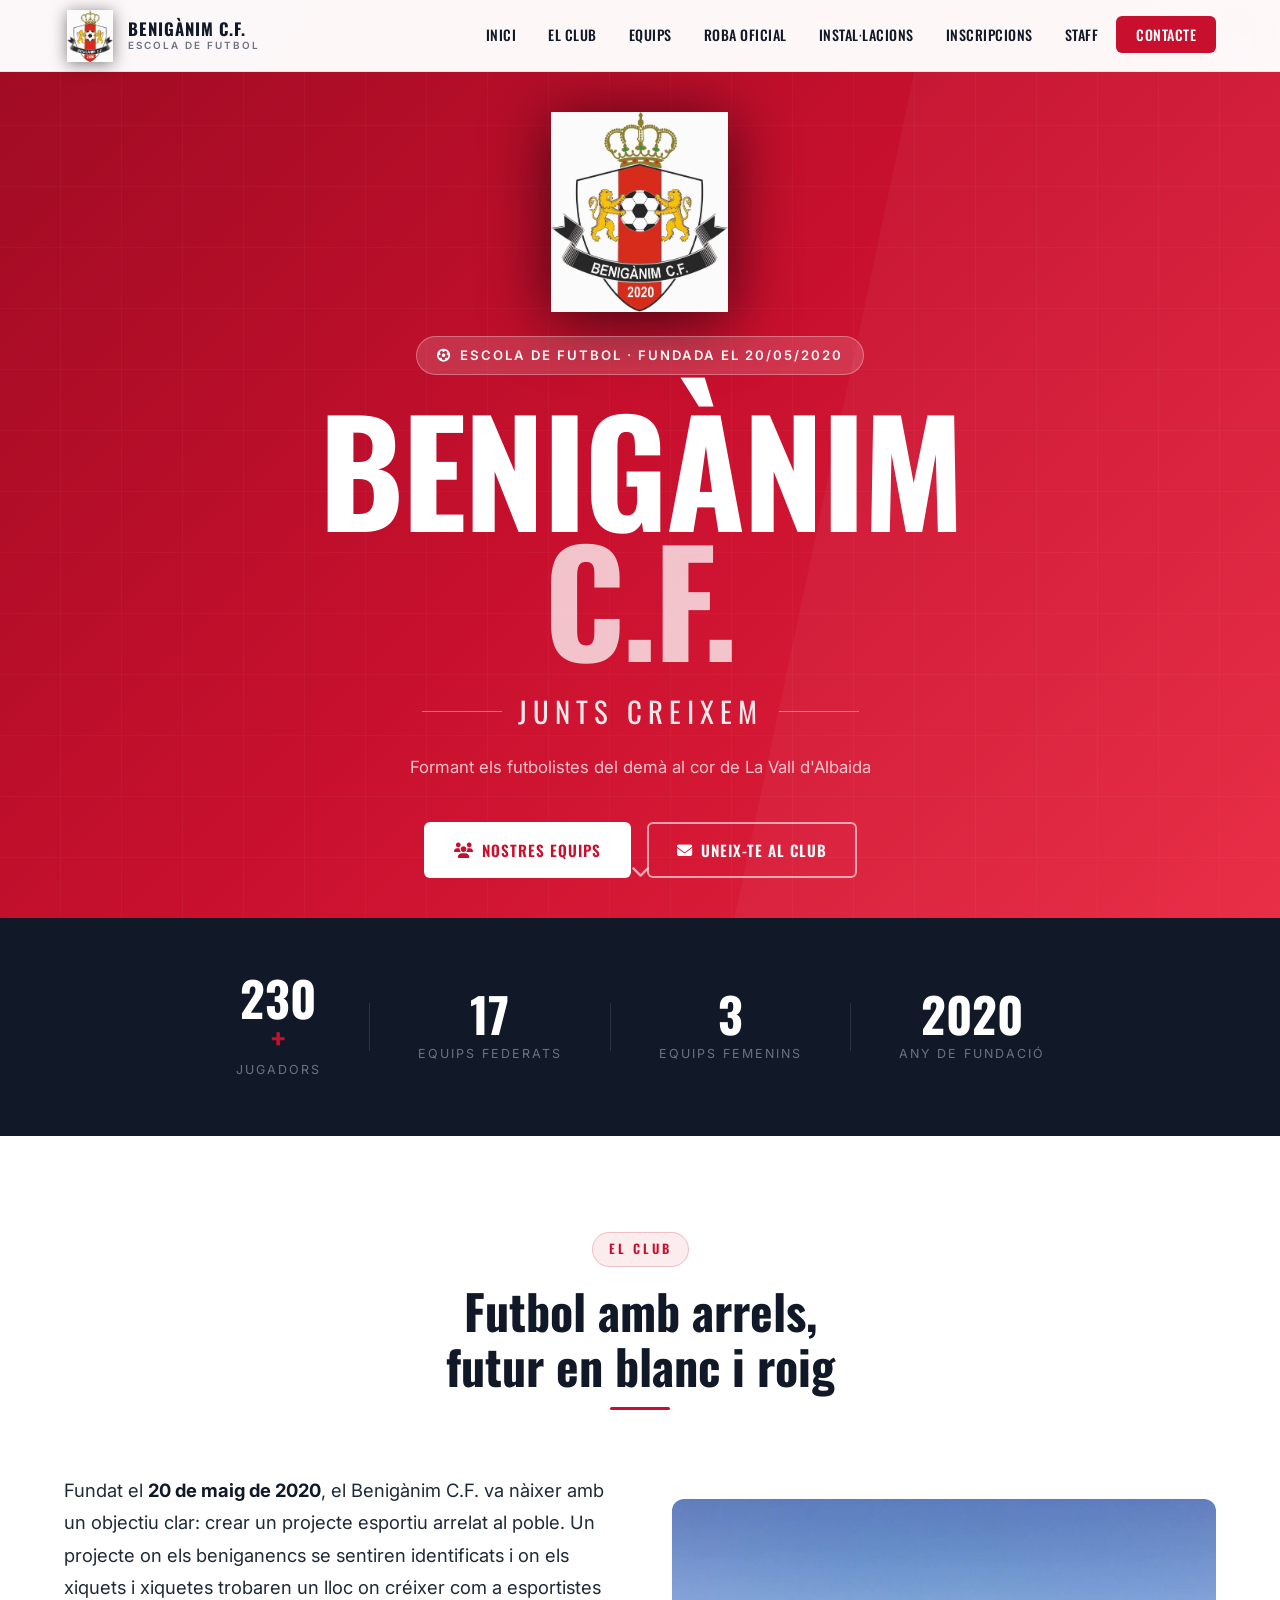
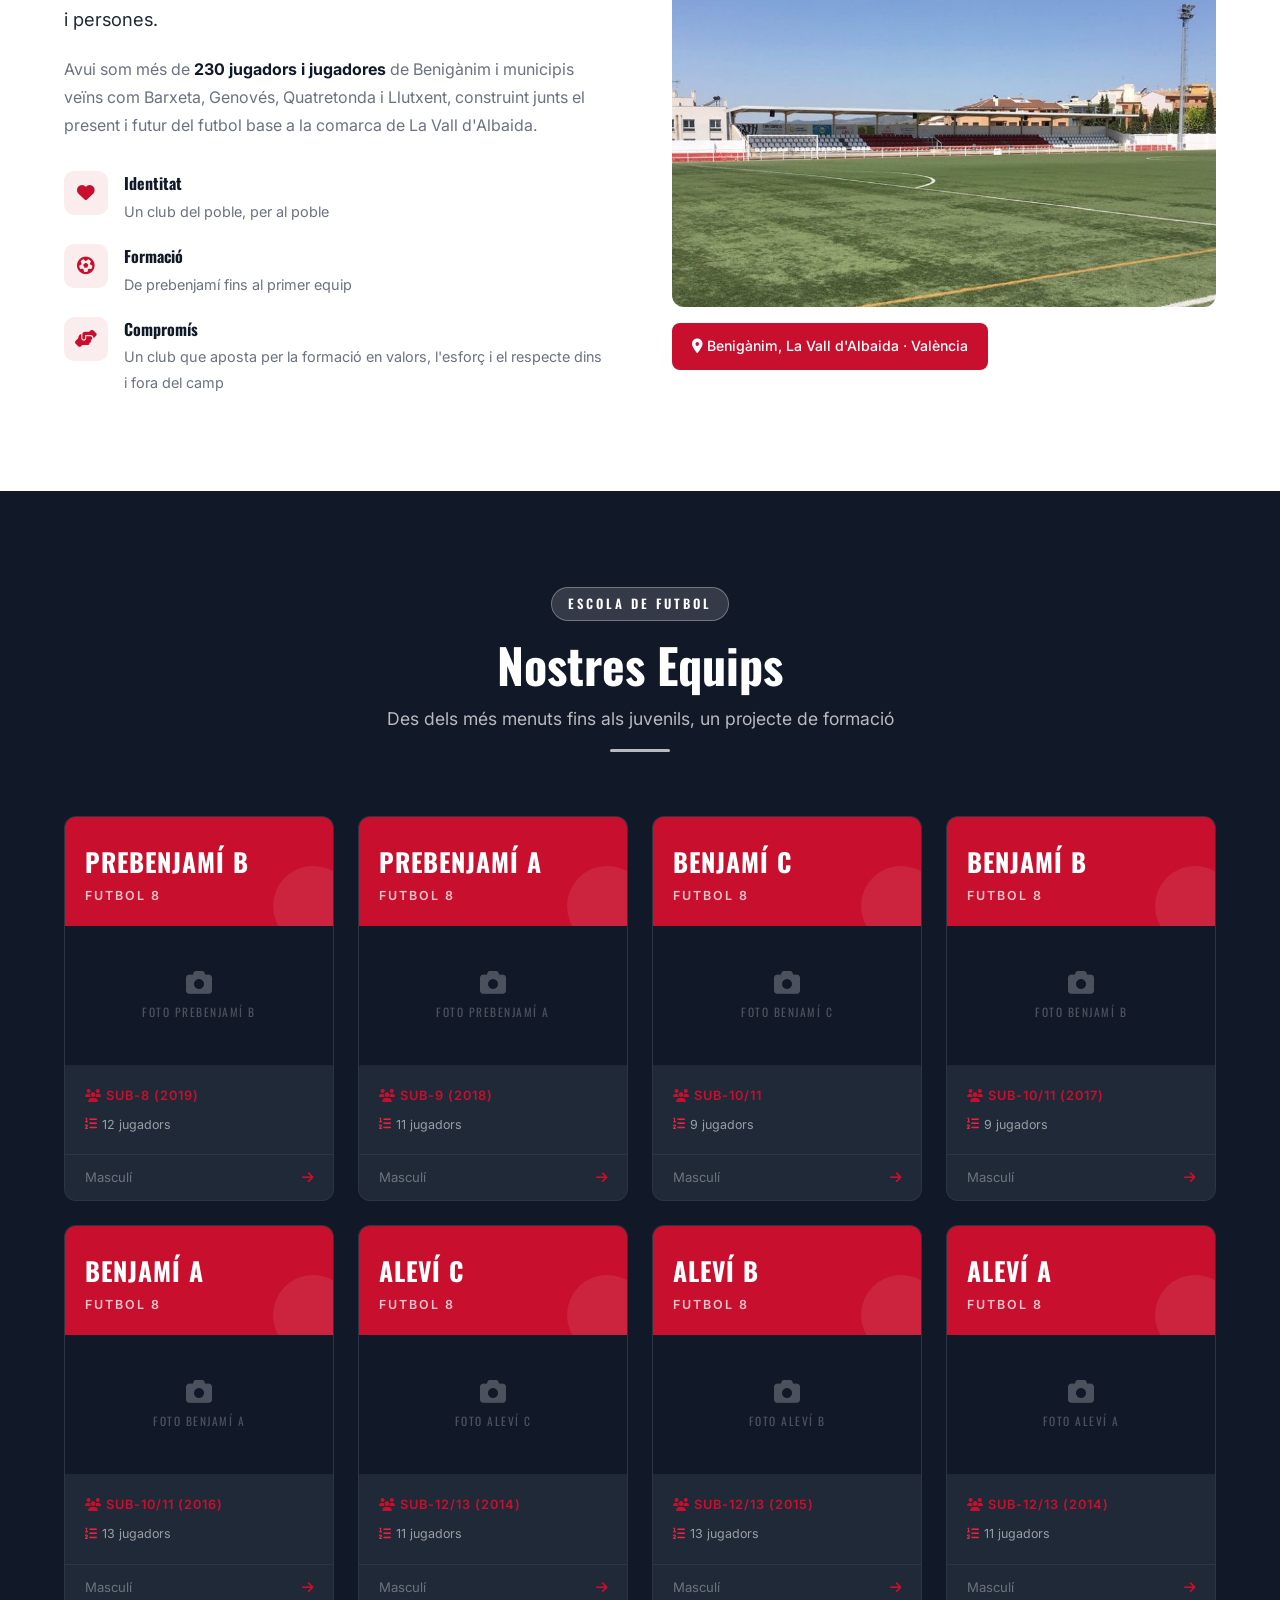
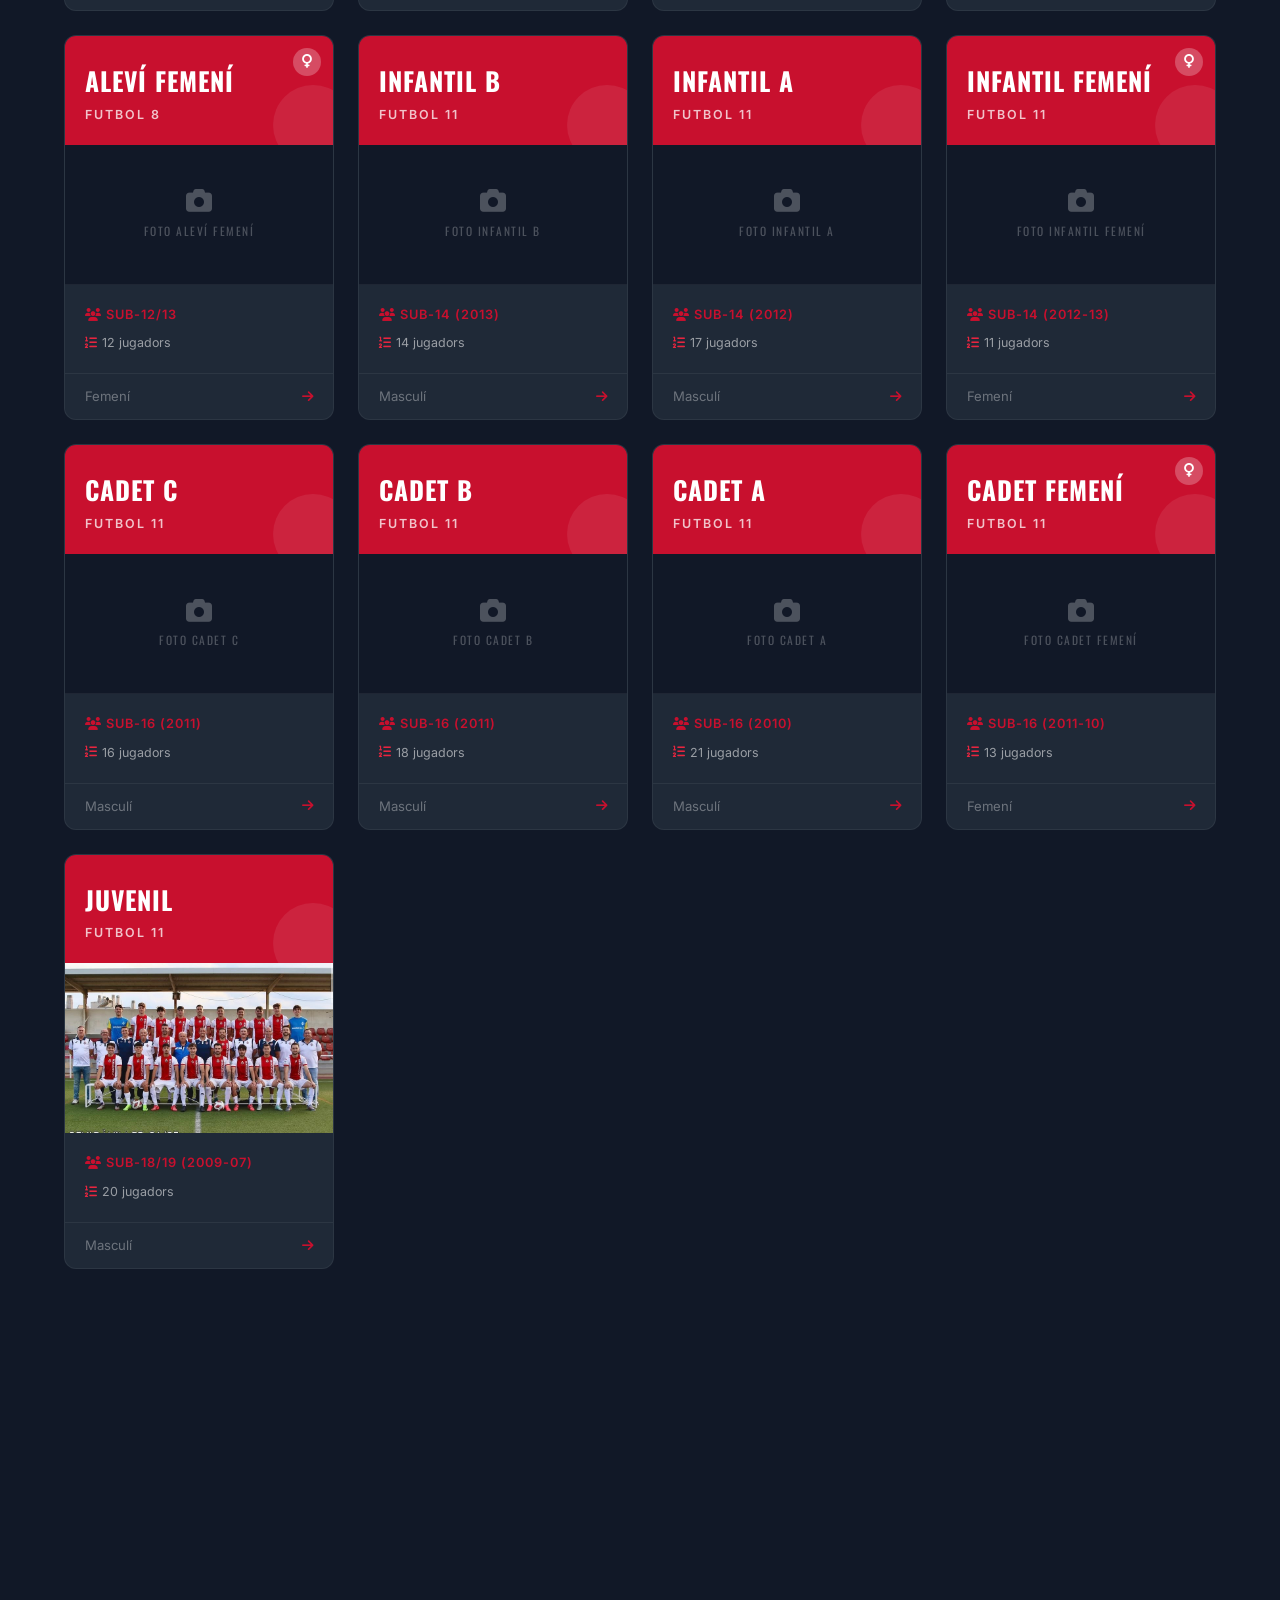
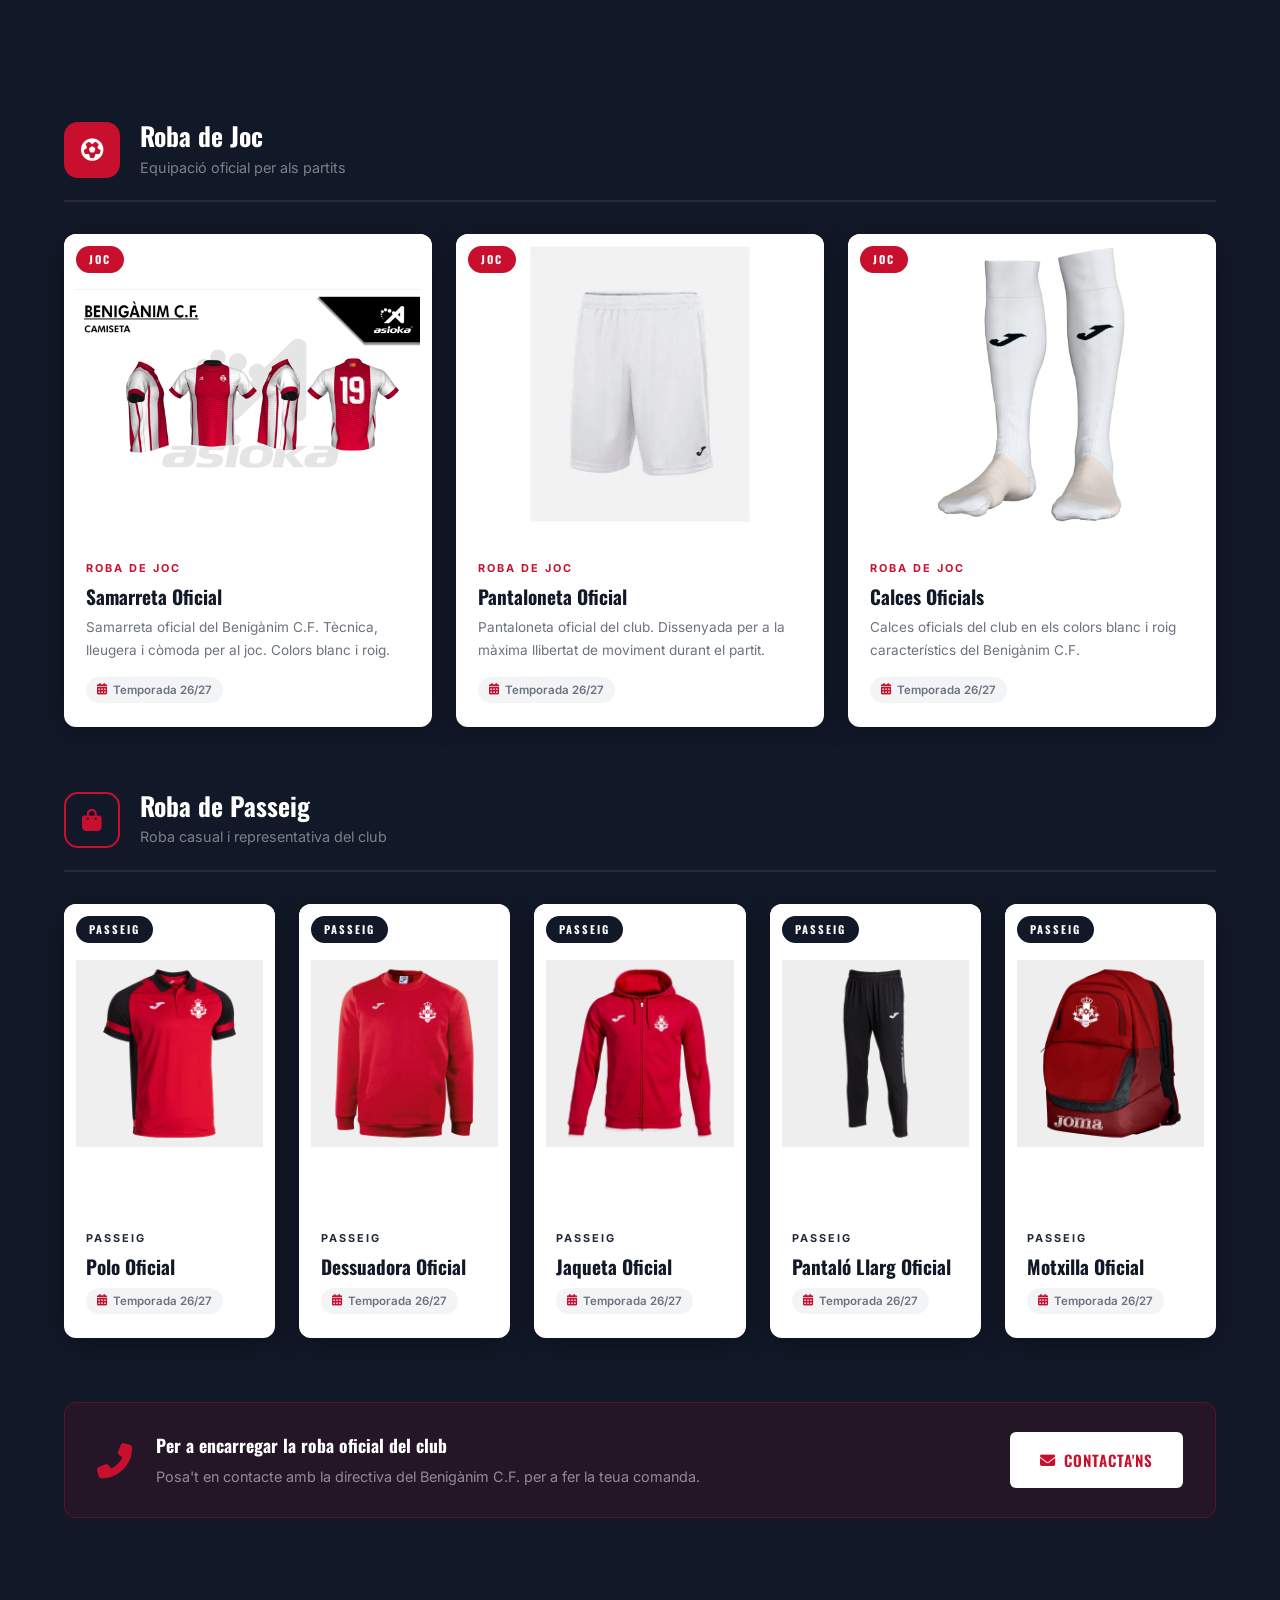
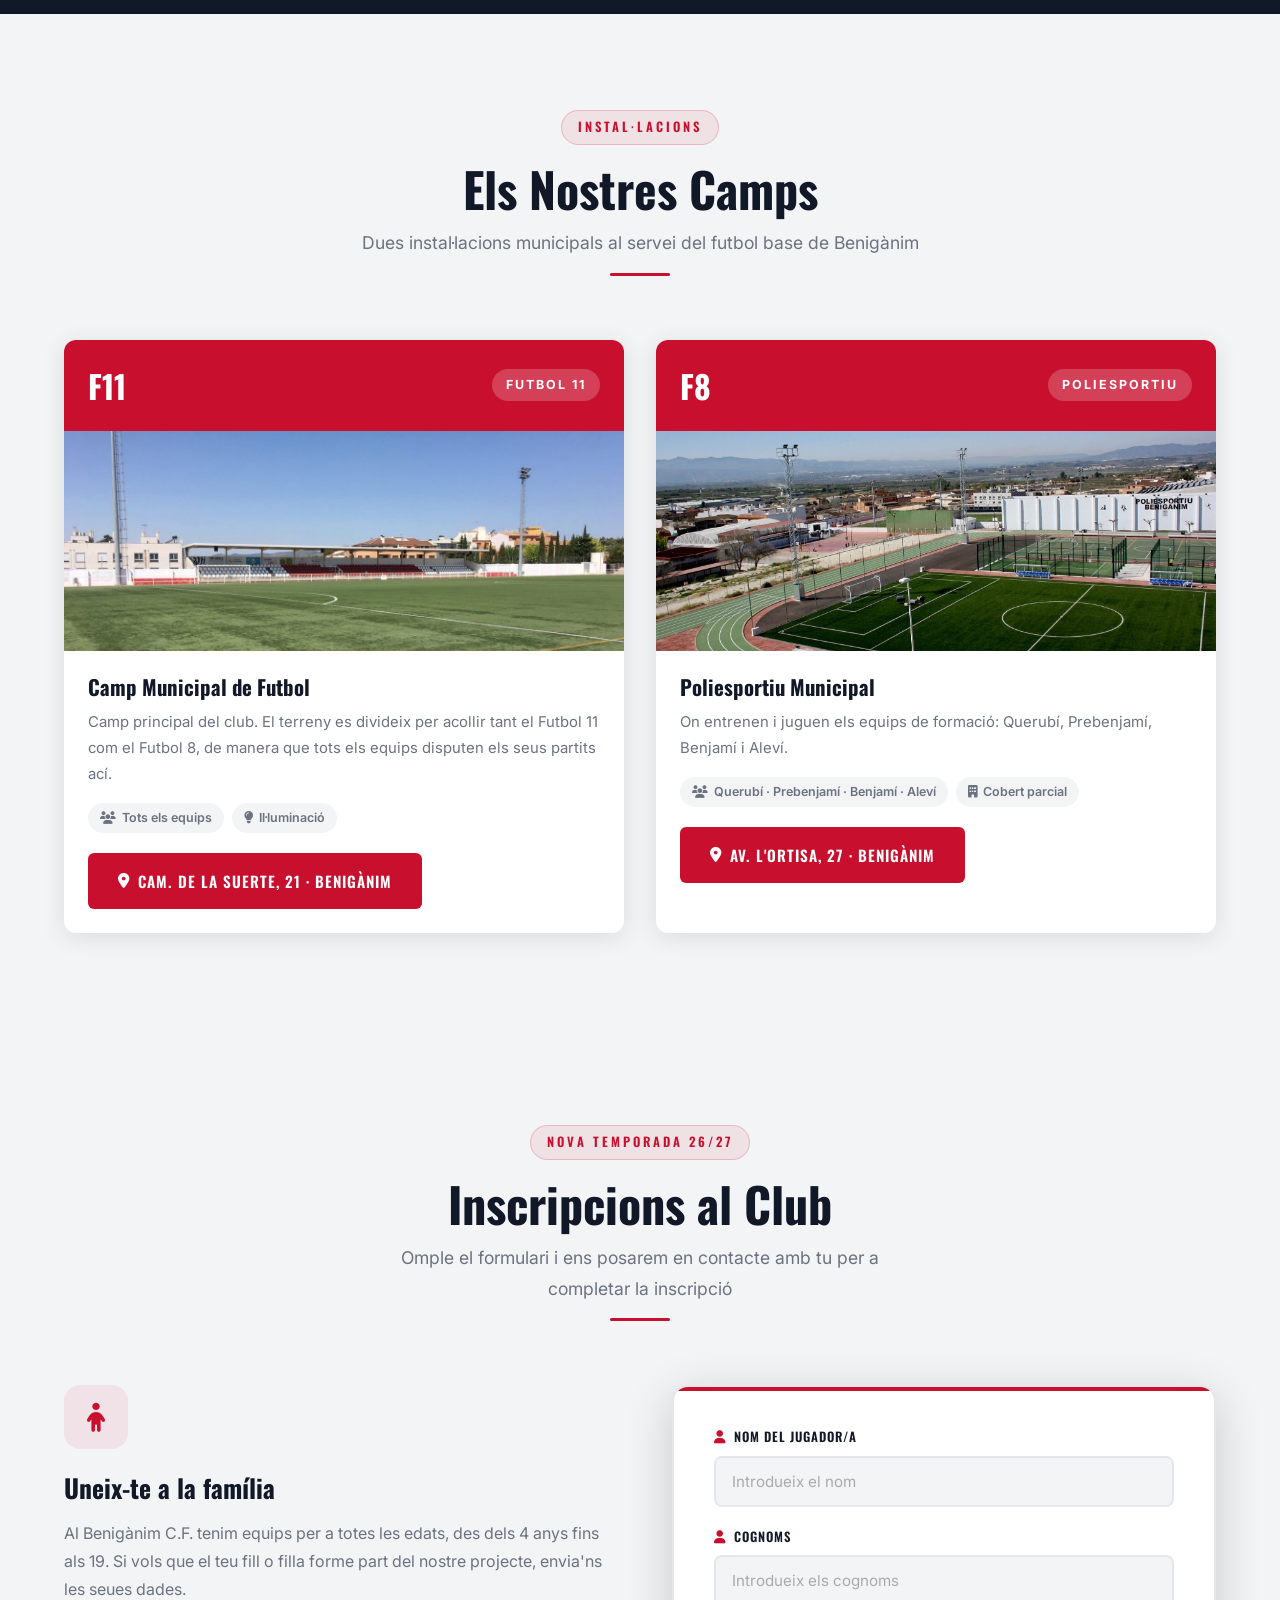
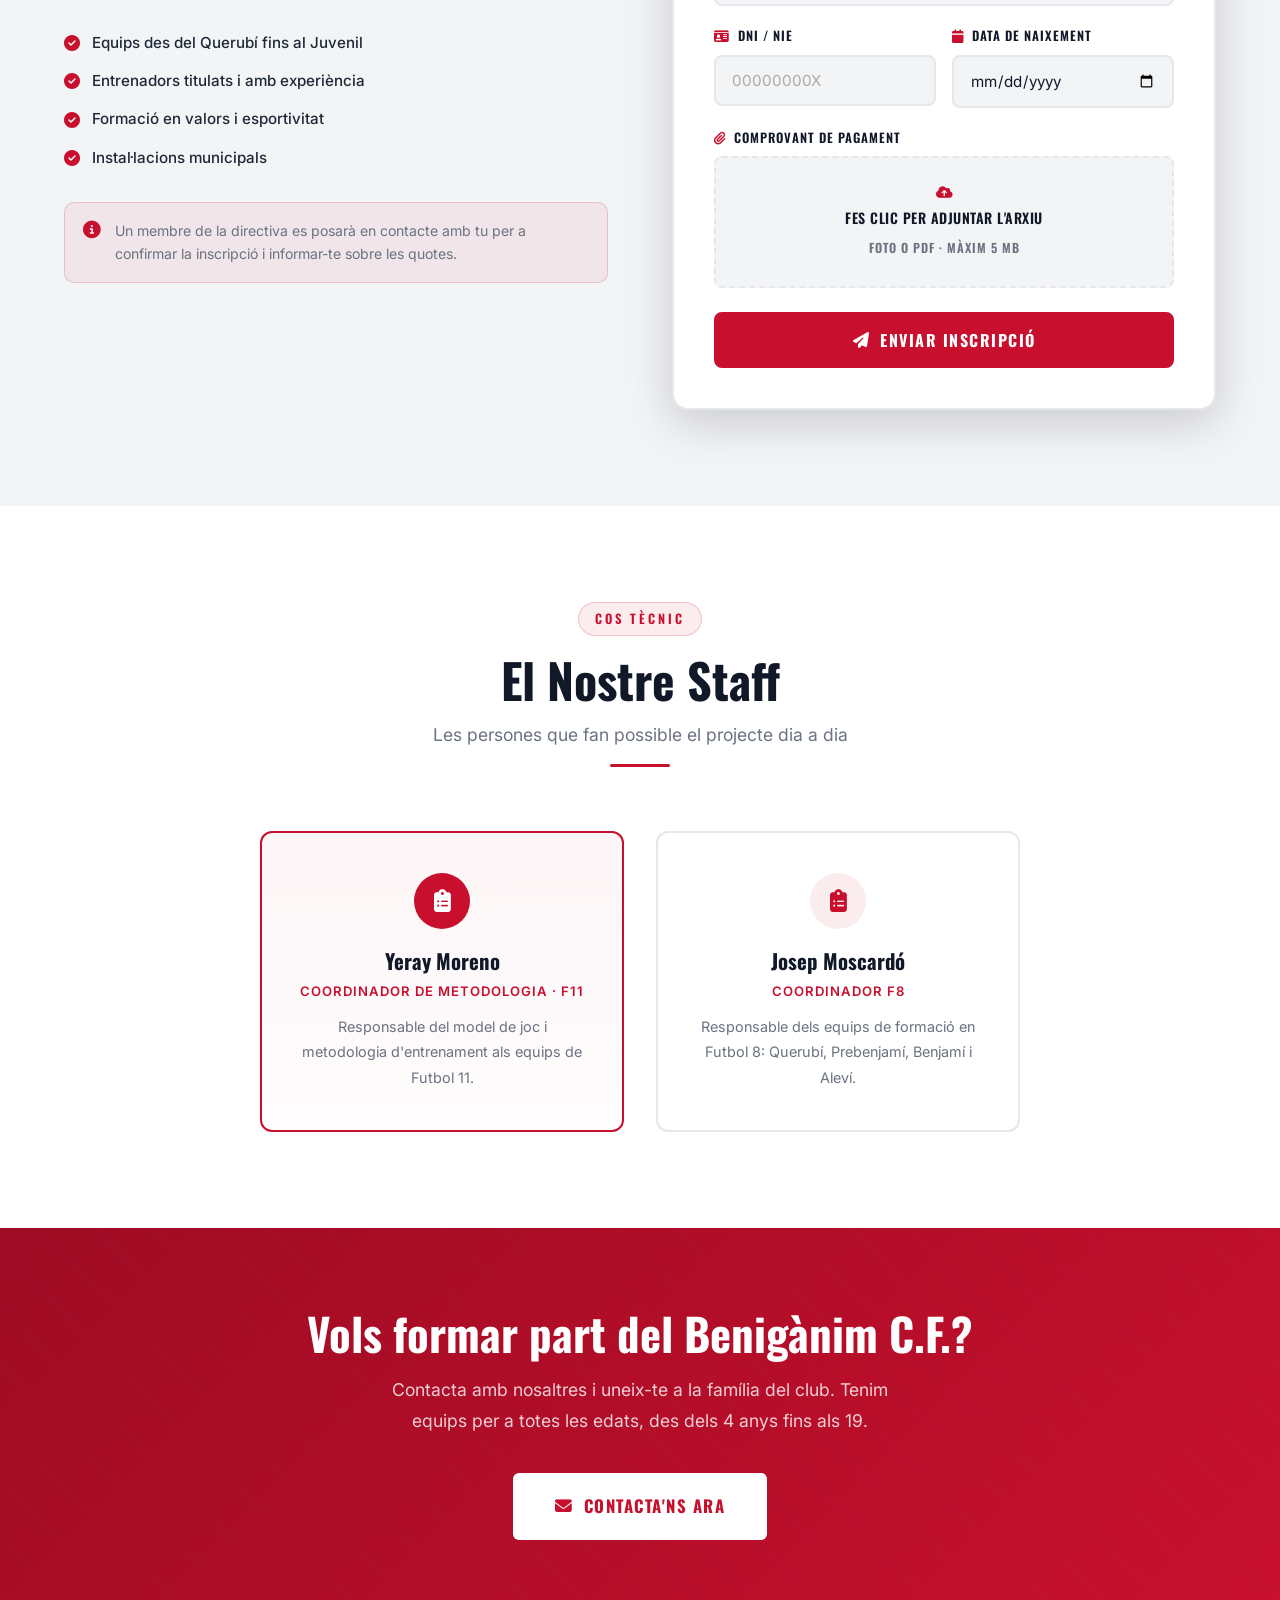
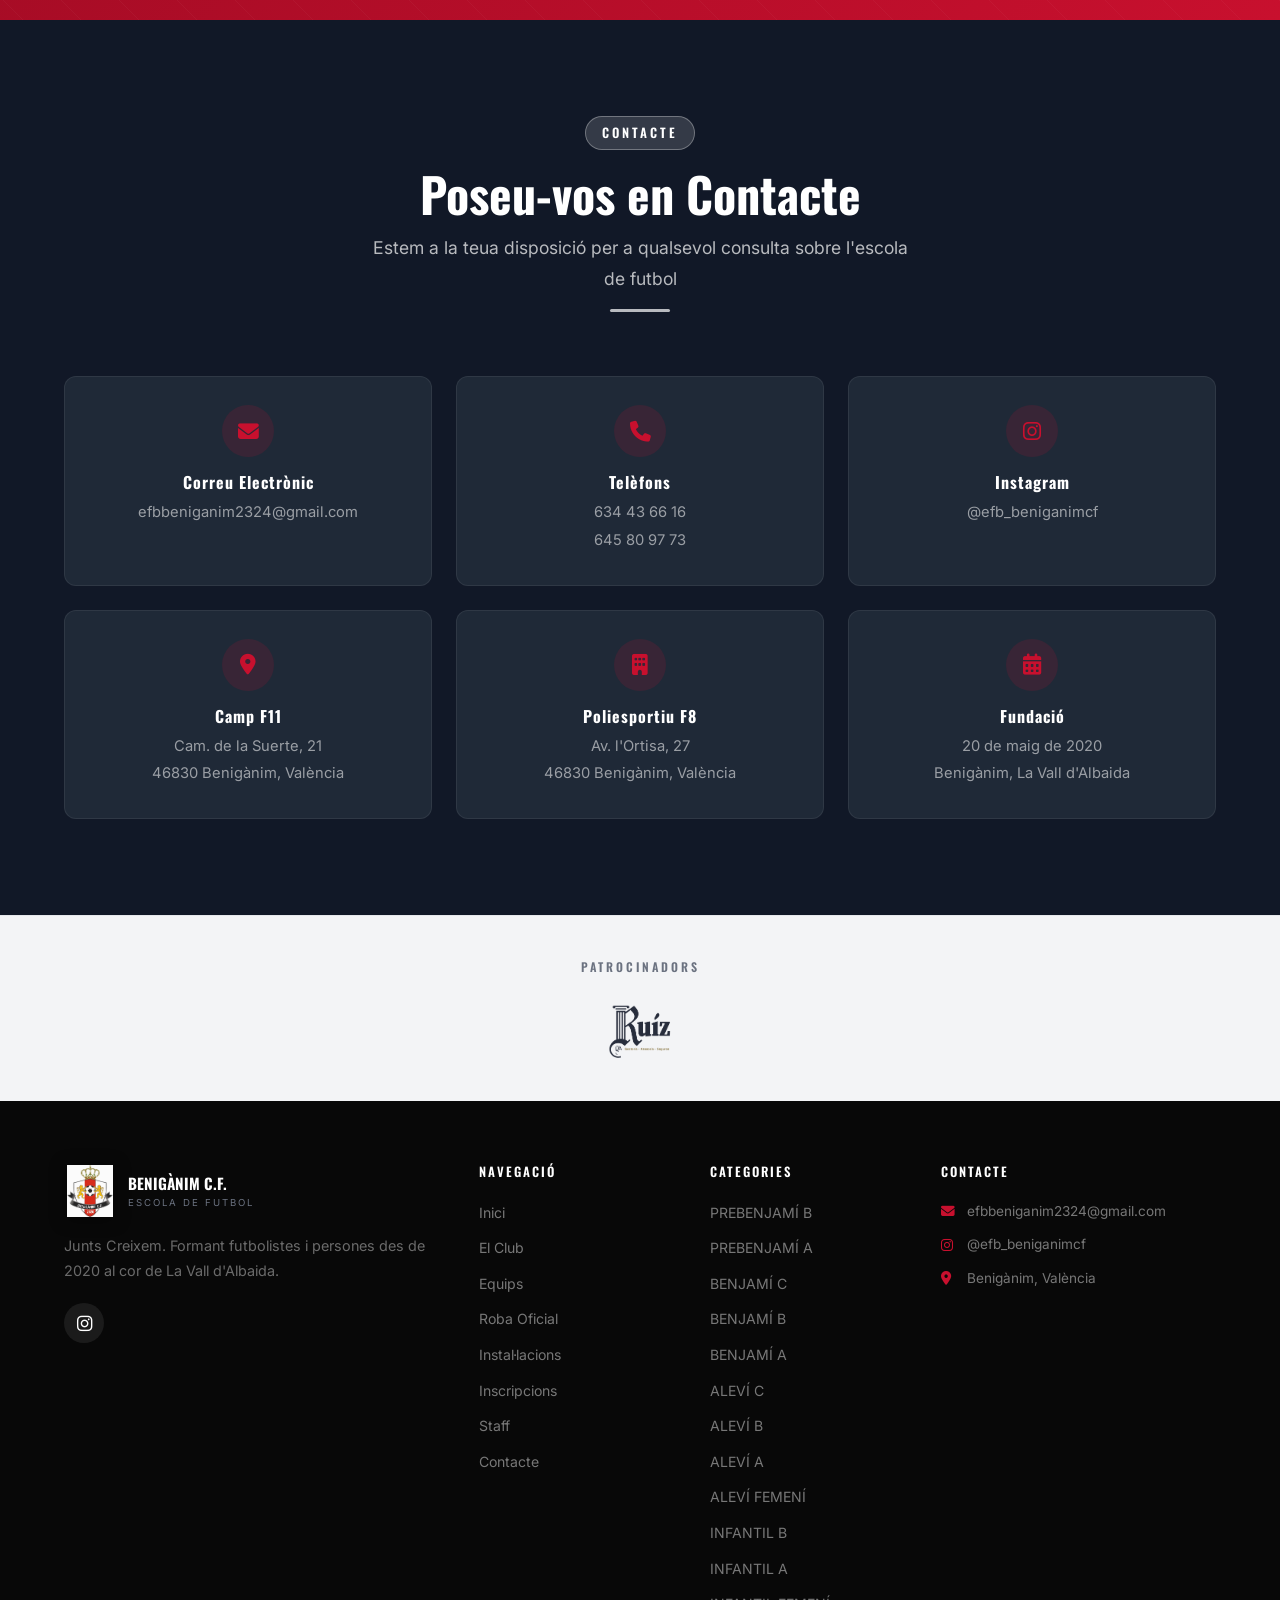
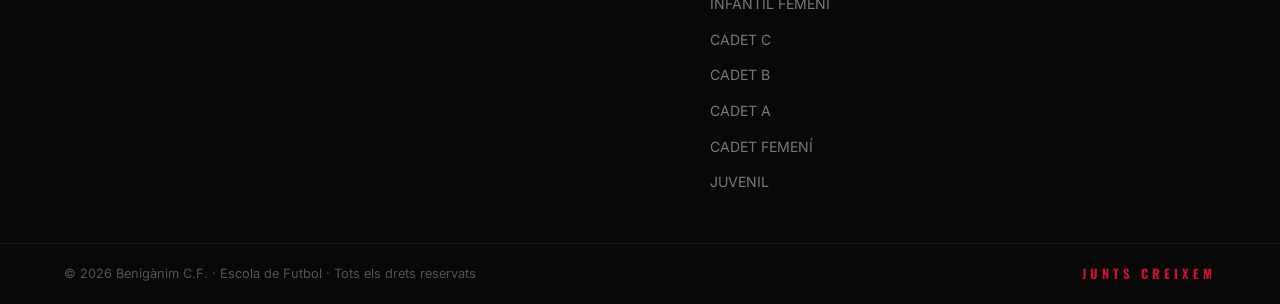
==== commit eda69738: "Add files via upload" ====
--- a/index.html
+++ b/index.html
@@ -382,9 +382,7 @@
           </div>
         </div>
         <div class="inscripcions-form-wrap reveal">
-          <form name="inscripcio" method="POST" data-netlify="true" netlify-honeypot="bot-field" class="inscripcio-form">
-            <input type="hidden" name="form-name" value="inscripcio">
-            <p style="display:none"><label>No ompliu: <input name="bot-field"></label></p>
+          <form id="inscripcioForm" class="inscripcio-form" action="javascript:void(0)">
 
             <div class="form-group">
               <label for="nom"><i class="fas fa-user"></i> Nom del Jugador/a</label>
@@ -417,10 +415,12 @@
               <input type="file" id="comprovant" name="comprovant" accept="image/*,.pdf" required style="display:none">
             </div>
 
-            <button type="submit" class="inscripcio-btn">
+            <button type="submit" class="inscripcio-btn" id="submitBtn">
               <i class="fas fa-paper-plane"></i> Enviar Inscripció
             </button>
+            <p id="formMissatge" style="display:none; margin-top:1rem; font-weight:600; text-align:center;"></p>
           </form>
+
         </div>
       </div>
     </div>
